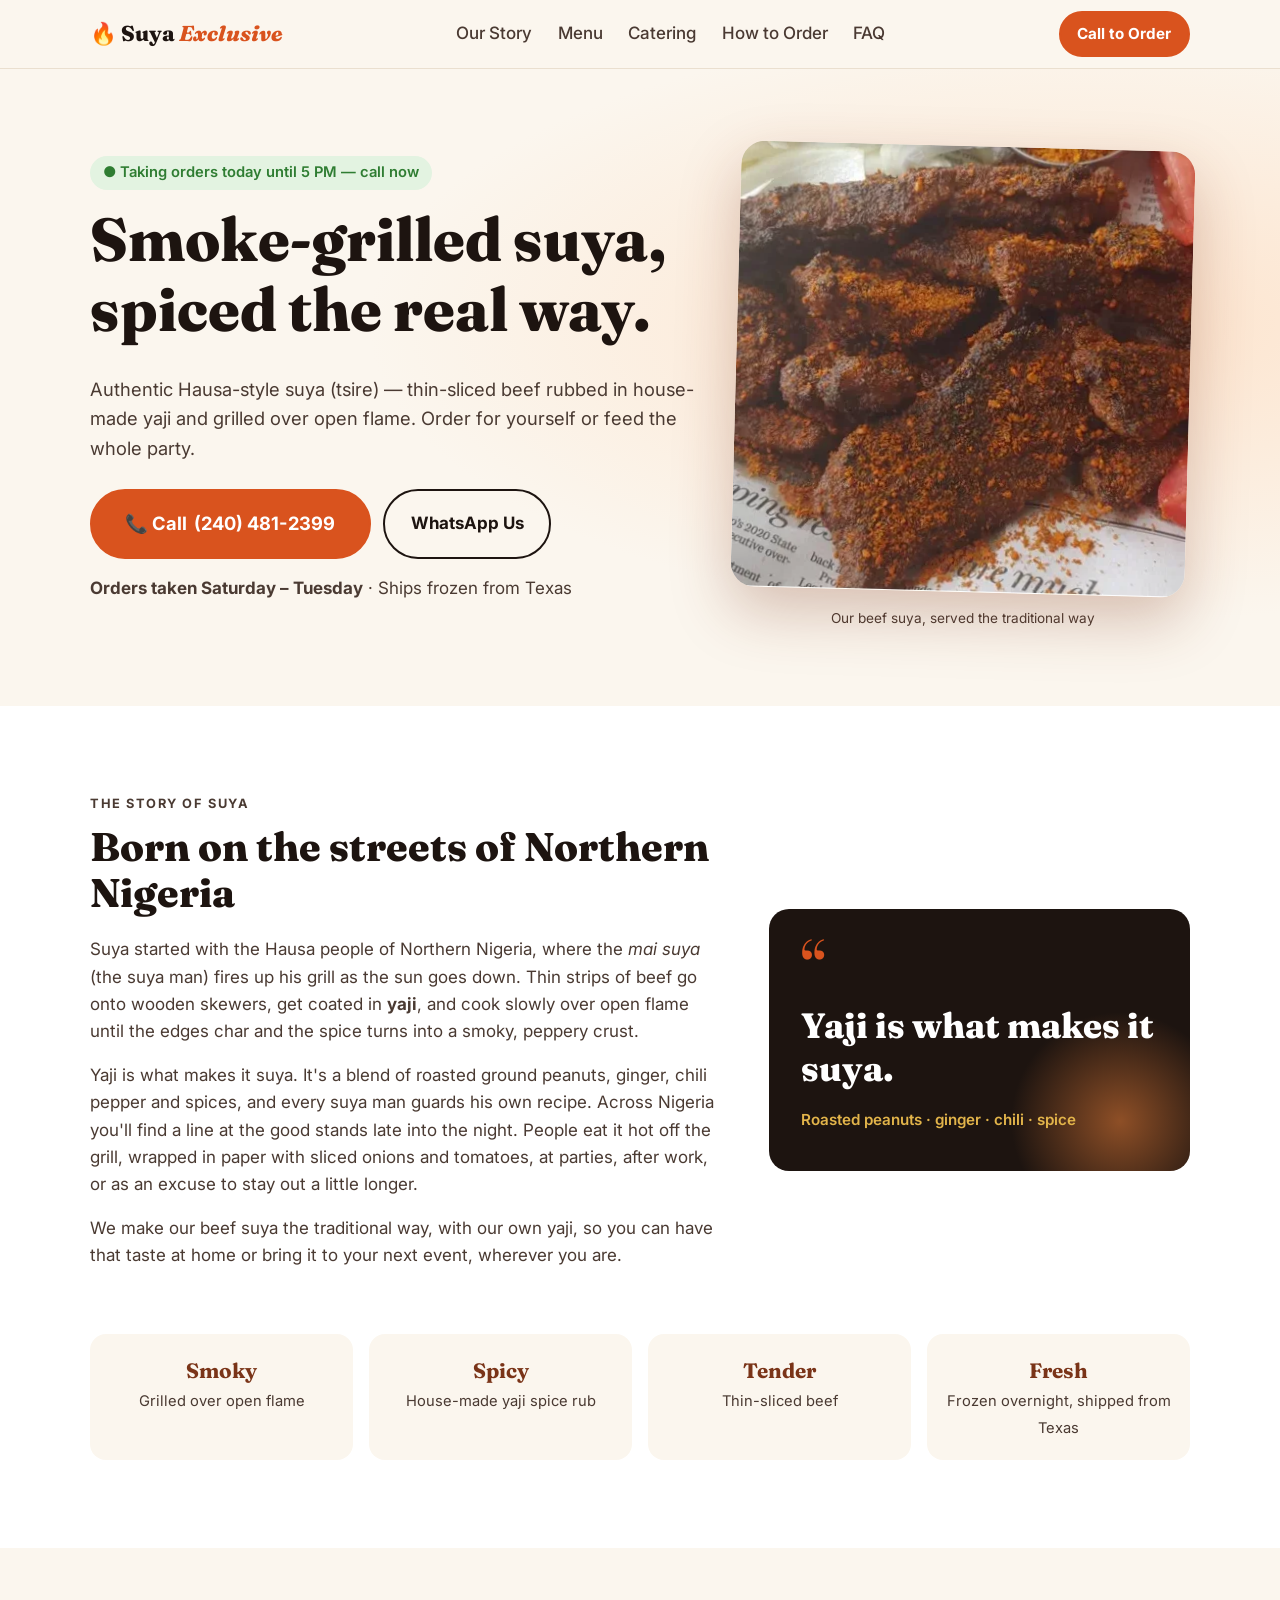
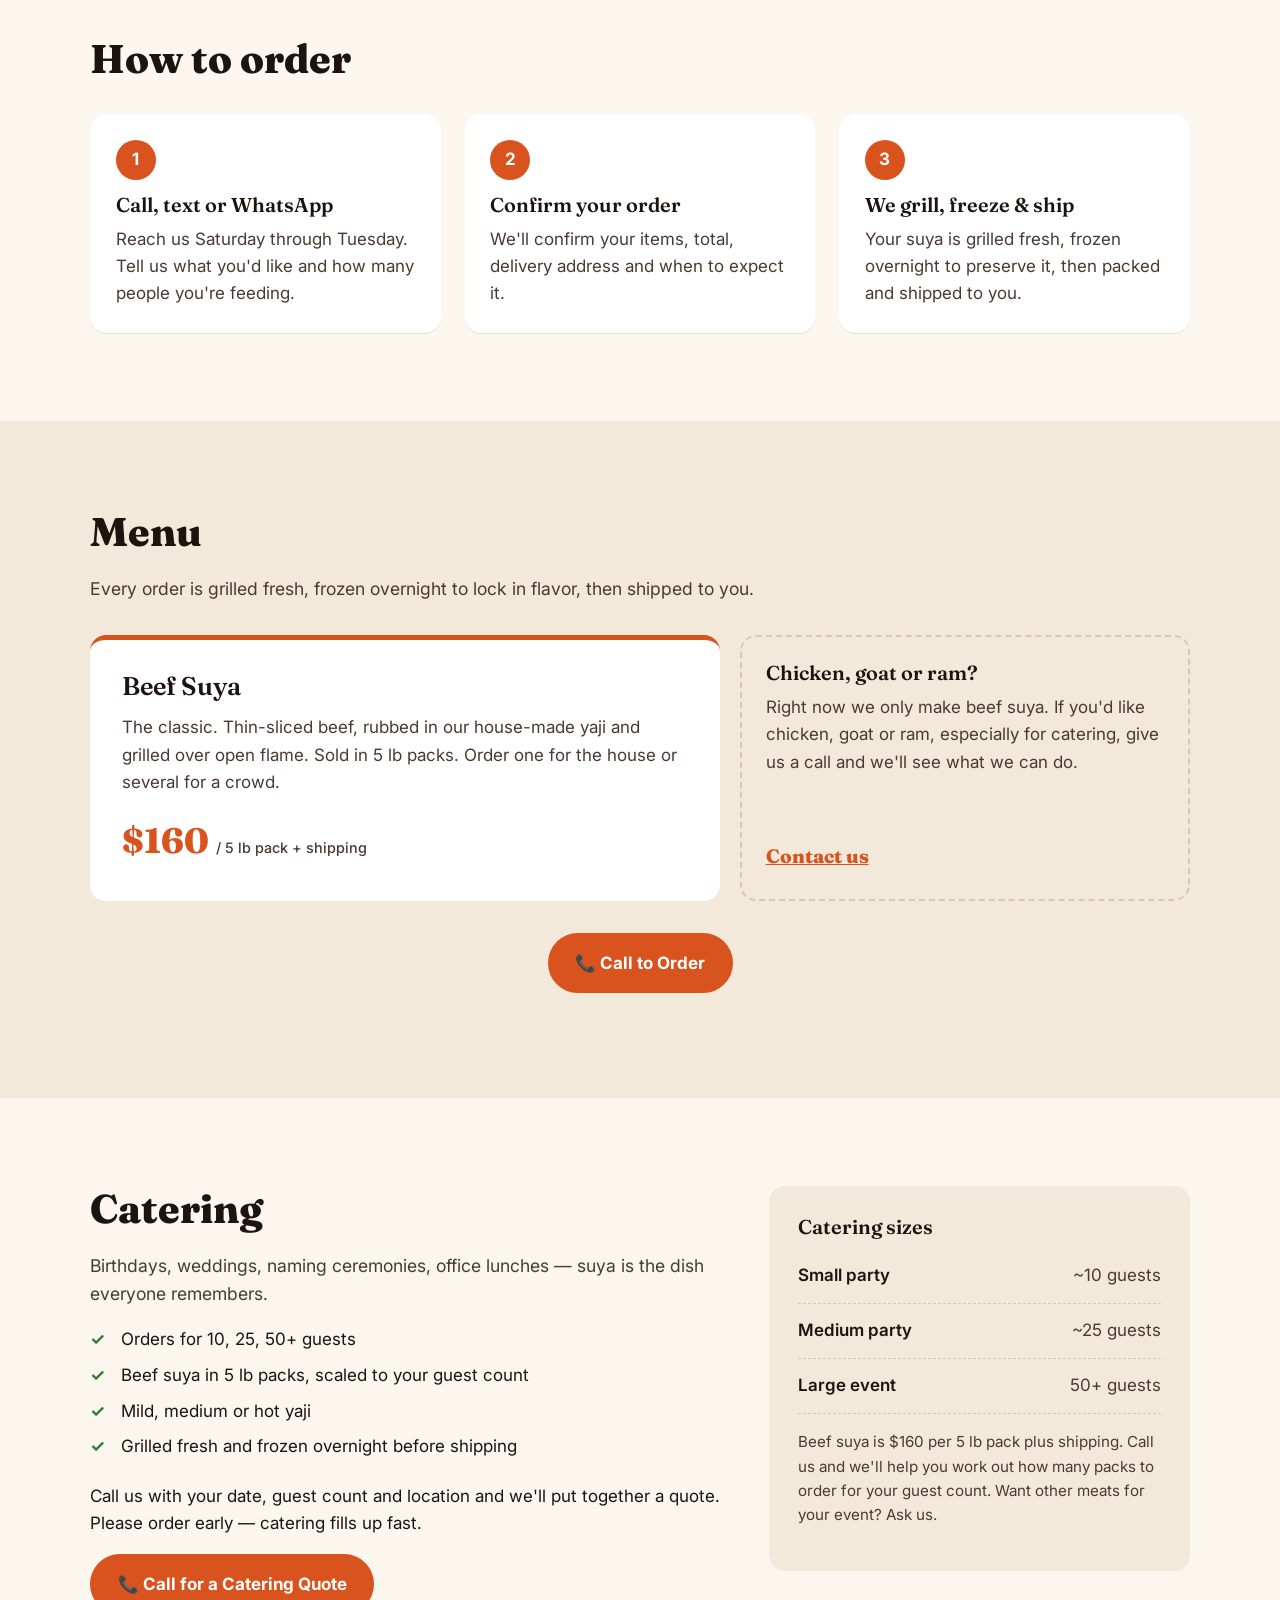
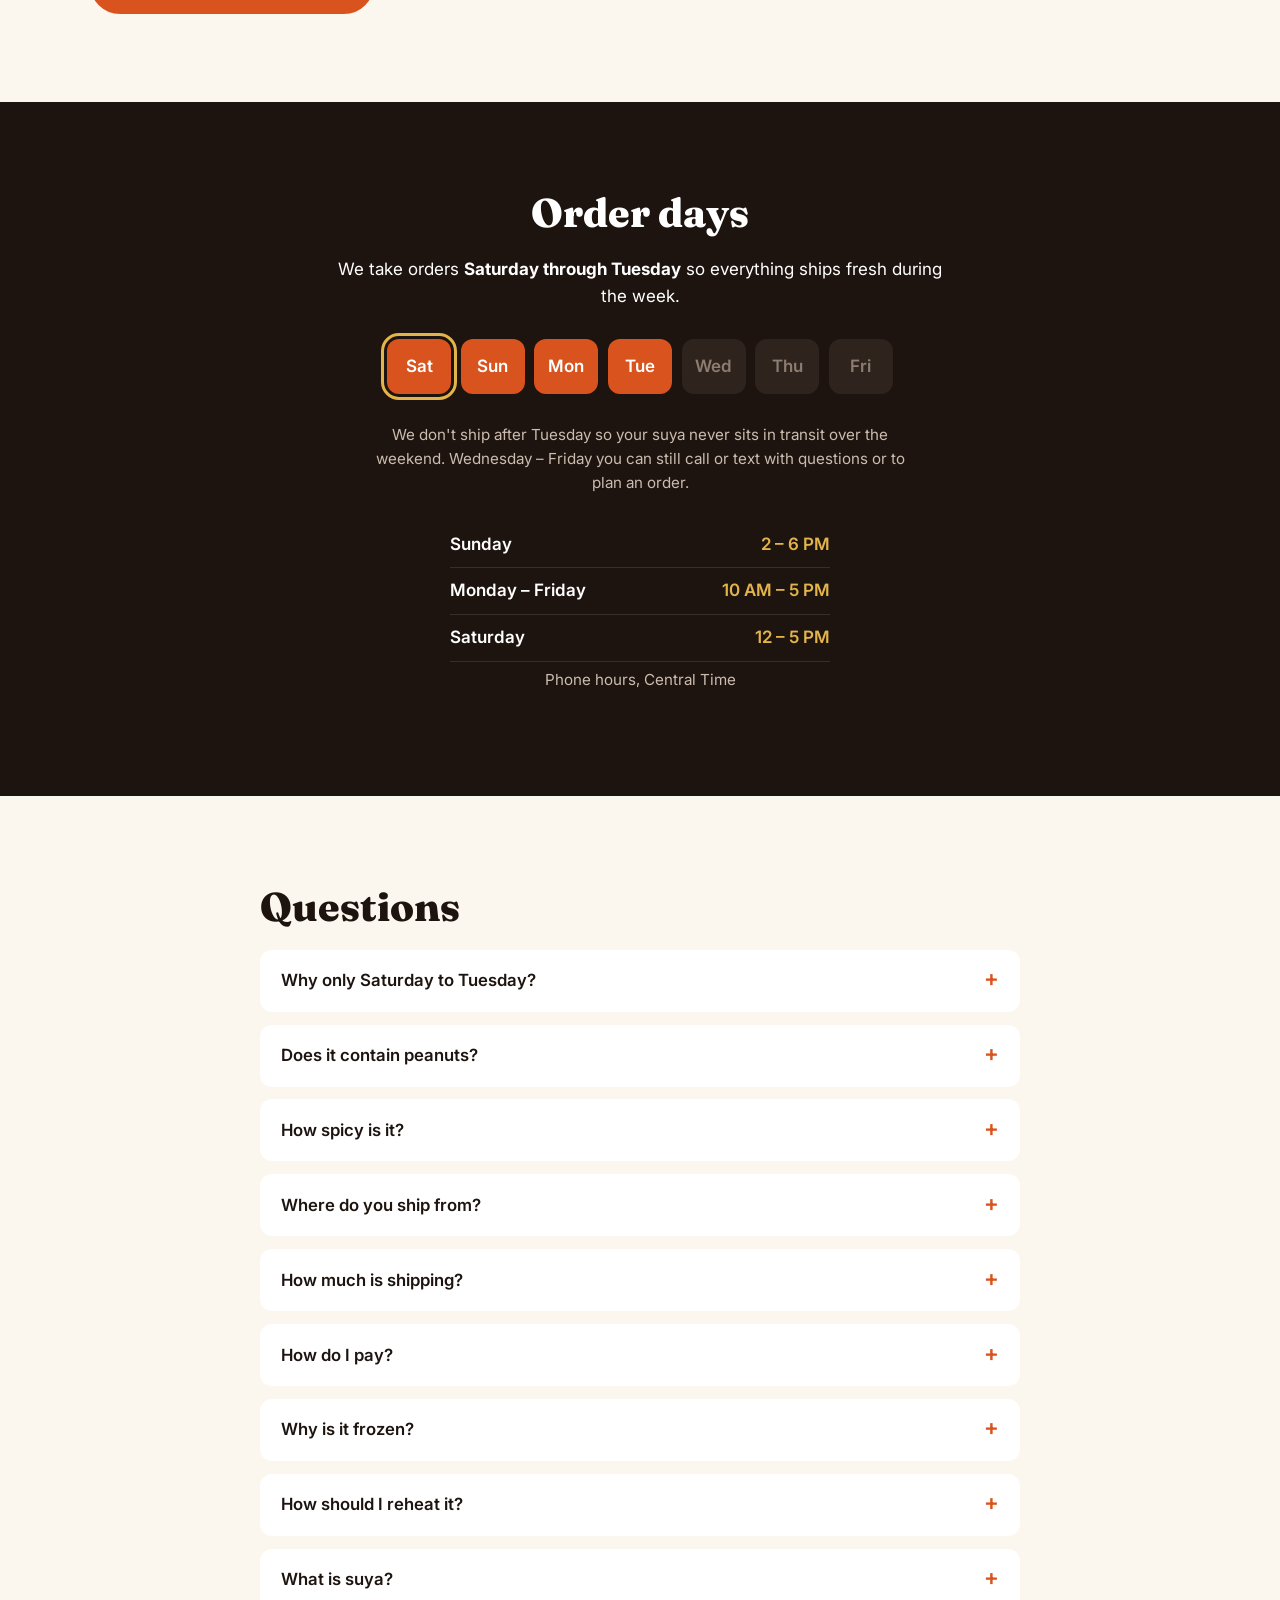
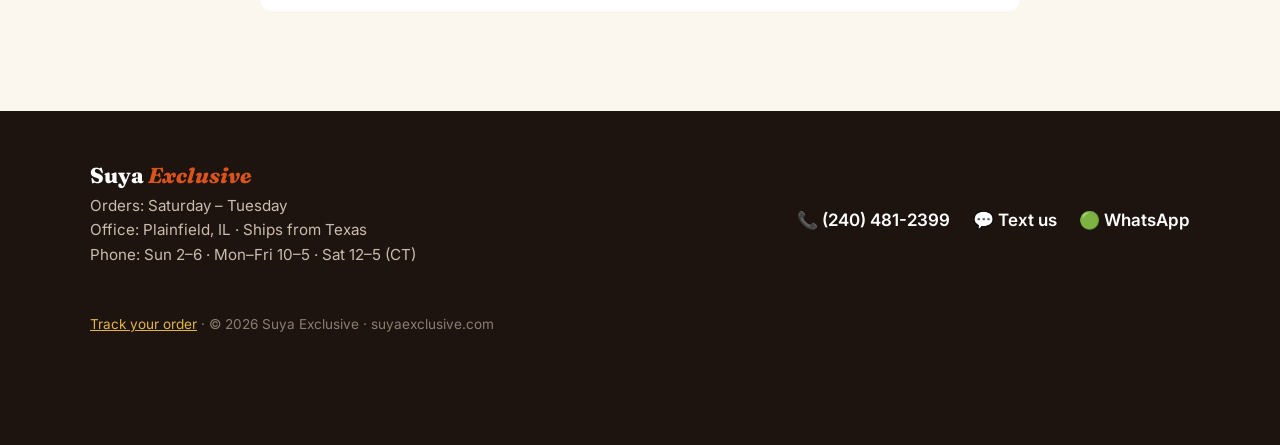
==== index.html @ c3fa593d "Add /track page: branded shipping notification with carrier auto-detect (UPS/USPS/FedEx) and thaw/re" ====
<!DOCTYPE html>
<html lang="en">
<head>
  <meta charset="utf-8">
  <meta name="viewport" content="width=device-width, initial-scale=1">
  <title>Suya Exclusive | Authentic Nigerian Suya — Order by Phone</title>
  <meta name="description" content="Authentic Hausa-style smoke-grilled suya (tsire) — beef suya with house-made yaji, shipped frozen from Texas. Order by phone for yourself or for catering. Orders taken Saturday through Tuesday.">
  <meta name="theme-color" content="#1d1410">
  <link rel="canonical" href="https://www.suyaexclusive.com/">
  <link rel="icon" href="/assets/favicon.svg" type="image/svg+xml">
  <meta property="og:title" content="Suya Exclusive — Authentic Nigerian Suya">
  <meta property="og:description" content="Smoke-grilled, yaji-spiced suya. Call to order — individual trays and catering. Orders Saturday–Tuesday.">
  <meta property="og:url" content="https://www.suyaexclusive.com/">
  <meta property="og:type" content="website">
  <meta property="og:site_name" content="Suya Exclusive">
  <meta property="og:image" content="https://www.suyaexclusive.com/assets/og-image.png">
  <meta property="og:image:width" content="1200">
  <meta property="og:image:height" content="630">
  <meta name="twitter:card" content="summary_large_image">
  <meta name="twitter:image" content="https://www.suyaexclusive.com/assets/og-image.png">
  <meta name="robots" content="index, follow, max-image-preview:large">
  <link rel="alternate" type="text/plain" href="/llms.txt" title="LLM summary">
  <script type="application/ld+json">
{
  "@context": "https://schema.org",
  "@graph": [
    {
      "@type": "FoodEstablishment",
      "@id": "https://www.suyaexclusive.com/#business",
      "name": "Suya Exclusive",
      "url": "https://www.suyaexclusive.com/",
      "description": "Authentic Hausa-style Nigerian beef suya, smoke-grilled with house-made yaji spice, frozen overnight and shipped. Order by phone for individual orders or catering. Orders taken Saturday through Tuesday (no shipping after Tuesday so food never sits in transit over the weekend). Phone hours: Sun 2–6 PM, Mon–Fri 10 AM–5 PM, Sat 12–5 PM Central.",
      "telephone": "+1-240-481-2399",
      "image": [
        "https://www.suyaexclusive.com/assets/img/beef-suya.jpg",
        "https://www.suyaexclusive.com/assets/og-image.png"
      ],
      "servesCuisine": [
        "Nigerian",
        "African",
        "Suya",
        "Barbecue"
      ],
      "priceRange": "$$",
      "address": {
        "@type": "PostalAddress",
        "addressLocality": "Plainfield",
        "addressRegion": "IL",
        "addressCountry": "US"
      },
      "acceptsReservations": false,
      "hasMenu": {
        "@type": "Menu",
        "name": "Suya Exclusive Menu",
        "hasMenuSection": {
          "@type": "MenuSection",
          "name": "Suya",
          "hasMenuItem": {
            "@type": "MenuItem",
            "name": "Beef Suya (5 lb pack)",
            "description": "Thin-sliced beef rubbed in house-made yaji (contains peanuts) and flame-grilled. Frozen overnight and shipped from Texas.",
            "offers": {
              "@type": "Offer",
              "price": "160.00",
              "priceCurrency": "USD",
              "description": "Per 5 lb pack, plus shipping"
            }
          }
        }
      },
      "contactPoint": {
        "@type": "ContactPoint",
        "telephone": "+1-240-481-2399",
        "contactType": "orders",
        "availableLanguage": "English"
      },
      "openingHoursSpecification": [
        {
          "@type": "OpeningHoursSpecification",
          "dayOfWeek": "Sunday",
          "opens": "14:00",
          "closes": "18:00"
        },
        {
          "@type": "OpeningHoursSpecification",
          "dayOfWeek": [
            "Monday",
            "Tuesday",
            "Wednesday",
            "Thursday",
            "Friday"
          ],
          "opens": "10:00",
          "closes": "17:00"
        },
        {
          "@type": "OpeningHoursSpecification",
          "dayOfWeek": "Saturday",
          "opens": "12:00",
          "closes": "17:00"
        }
      ]
    },
    {
      "@type": "Product",
      "name": "Beef Suya — 5 lb pack",
      "brand": {
        "@type": "Brand",
        "name": "Suya Exclusive"
      },
      "description": "Authentic Nigerian beef suya, smoke-grilled with yaji spice (contains peanuts), frozen overnight and shipped from Texas.",
      "image": [
        "https://www.suyaexclusive.com/assets/img/beef-suya.jpg",
        "https://www.suyaexclusive.com/assets/og-image.png"
      ],
      "offers": {
        "@type": "Offer",
        "price": "160.00",
        "priceCurrency": "USD",
        "availability": "https://schema.org/InStock",
        "url": "https://www.suyaexclusive.com/#menu",
        "seller": {
          "@id": "https://www.suyaexclusive.com/#business"
        }
      }
    },
    {
      "@type": "FAQPage",
      "mainEntity": [
        {
          "@type": "Question",
          "name": "Why only Saturday to Tuesday?",
          "acceptedAnswer": {
            "@type": "Answer",
            "text": "Taking orders early in the week gives us time to grill, freeze overnight and ship during the week, so your suya doesn't sit in transit over the weekend."
          }
        },
        {
          "@type": "Question",
          "name": "Does it contain peanuts?",
          "acceptedAnswer": {
            "@type": "Answer",
            "text": "Yes. Traditional yaji spice is made with ground peanuts. If you or a guest has a peanut allergy, please tell us when you order."
          }
        },
        {
          "@type": "Question",
          "name": "How spicy is it?",
          "acceptedAnswer": {
            "@type": "Answer",
            "text": "Traditional suya has a peppery kick. Tell us mild, medium or hot when you order and we'll adjust the yaji."
          }
        },
        {
          "@type": "Question",
          "name": "Where do you ship from?",
          "acceptedAnswer": {
            "@type": "Answer",
            "text": "Our office is in Plainfield, Illinois, and orders ship frozen from our kitchen in Texas."
          }
        },
        {
          "@type": "Question",
          "name": "How much is shipping?",
          "acceptedAnswer": {
            "@type": "Answer",
            "text": "Shipping depends on where you are and how many packs you order. We'll give you the exact total when we confirm your order by phone."
          }
        },
        {
          "@type": "Question",
          "name": "How do I pay?",
          "acceptedAnswer": {
            "@type": "Answer",
            "text": "We'll go over payment options when we confirm your order by phone."
          }
        },
        {
          "@type": "Question",
          "name": "Why is it frozen?",
          "acceptedAnswer": {
            "@type": "Answer",
            "text": "We grill your suya fresh, then freeze it overnight so it stays fresh in transit. Put it in the freezer when it arrives, or the fridge if you're eating it within a day or two."
          }
        },
        {
          "@type": "Question",
          "name": "How should I reheat it?",
          "acceptedAnswer": {
            "@type": "Answer",
            "text": "Thaw in the fridge overnight, then warm in the oven at 350°F for 8–10 minutes or in an air fryer for 4–5 minutes. Avoid the microwave if you can — it softens the crust."
          }
        },
        {
          "@type": "Question",
          "name": "What is suya?",
          "acceptedAnswer": {
            "@type": "Answer",
            "text": "Suya (also called tsire) is a traditional Hausa smoke-grilled spiced meat on a skewer from Northern Nigeria, coated in yaji — a blend of ground peanuts, ginger, chili and spices."
          }
        }
      ]
    },
    {
      "@type": "WebSite",
      "name": "Suya Exclusive",
      "url": "https://www.suyaexclusive.com/"
    }
  ]
}
  </script>
  <link rel="preconnect" href="https://fonts.googleapis.com">
  <link rel="preconnect" href="https://fonts.gstatic.com" crossorigin>
  <link href="https://fonts.googleapis.com/css2?family=Fraunces:opsz,wght@9..144,600;9..144,800&family=Inter:wght@400;500;600;700&display=swap" rel="stylesheet">
  <link rel="stylesheet" href="/assets/styles.css">
</head>
<body>

  <header class="topbar">
    <div class="wrap topbar-inner">
      <a href="#top" class="logo" aria-label="Suya Exclusive home">
        <span class="logo-mark" aria-hidden="true">🔥</span> Suya <em>Exclusive</em>
      </a>
      <nav class="nav" aria-label="Main">
        <a href="#story">Our Story</a>
        <a href="#menu">Menu</a>
        <a href="#catering">Catering</a>
        <a href="#how">How to Order</a>
        <a href="#faq">FAQ</a>
      </nav>
      <a class="btn btn-small js-call" href="tel:+12404812399">Call to Order</a>
    </div>
  </header>

  <main id="top">

    <!-- HERO -->
    <section class="hero">
      <div class="wrap hero-inner">
        <div class="hero-copy">
          <p class="status js-status" role="status">Checking order days…</p>
          <h1>Smoke-grilled suya,<br>spiced the real way.</h1>
          <p class="lede">Authentic Hausa-style suya (tsire) — thin-sliced beef rubbed in house-made yaji and grilled over open flame. Order for yourself or feed the whole party.</p>
          <div class="hero-actions">
            <a class="btn btn-big js-call" href="tel:+12404812399">📞 Call <span class="js-phone">(240) 481-2399</span></a>
            <a class="btn btn-ghost" href="https://wa.me/12404812399?text=Hi%20Suya%20Exclusive%2C%20I%27d%20like%20to%20order%20beef%20suya." target="_blank" rel="noopener">WhatsApp Us</a>
          </div>
          <p class="days-note"><strong>Orders taken Saturday – Tuesday</strong> · Ships frozen from Texas</p>
        </div>
        <figure class="hero-photo">
          <picture>
            <source srcset="/assets/img/beef-suya.webp" type="image/webp">
            <img src="/assets/img/beef-suya.jpg" width="507" height="446" alt="Plate of Suya Exclusive beef suya coated in yaji spice, served with sliced onions and tomatoes" fetchpriority="high">
          </picture>
          <figcaption>Our beef suya, served the traditional way</figcaption>
        </figure>
      </div>
    </section>


    <!-- STORY -->
    <section id="story" class="section story">
      <div class="wrap story-inner">
        <div class="story-copy">
          <p class="eyebrow">The story of suya</p>
          <h2>Born on the streets of Northern Nigeria</h2>
          <p>Suya started with the Hausa people of Northern Nigeria, where the <em>mai suya</em> (the suya man) fires up his grill as the sun goes down. Thin strips of beef go onto wooden skewers, get coated in <strong>yaji</strong>, and cook slowly over open flame until the edges char and the spice turns into a smoky, peppery crust.</p>
          <p>Yaji is what makes it suya. It's a blend of roasted ground peanuts, ginger, chili pepper and spices, and every suya man guards his own recipe. Across Nigeria you'll find a line at the good stands late into the night. People eat it hot off the grill, wrapped in paper with sliced onions and tomatoes, at parties, after work, or as an excuse to stay out a little longer.</p>
          <p>We make our beef suya the traditional way, with our own yaji, so you can have that taste at home or bring it to your next event, wherever you are.</p>
        </div>
        <figure class="story-photo">
          <blockquote class="pull">
            <span class="pull-mark" aria-hidden="true">“</span>
            <p>Yaji is what makes it suya.</p>
            <cite>Roasted peanuts · ginger · chili · spice</cite>
          </blockquote>
        </figure>
      </div>
      <div class="wrap">
        <ul class="facts">
          <li><strong>Smoky</strong><span>Grilled over open flame</span></li>
          <li><strong>Spicy</strong><span>House-made yaji spice rub</span></li>
          <li><strong>Tender</strong><span>Thin-sliced beef</span></li>
          <li><strong>Fresh</strong><span>Frozen overnight, shipped from Texas</span></li>
        </ul>
      </div>
    </section>

    <!-- HOW IT WORKS -->
    <section id="how" class="section">
      <div class="wrap">
        <h2>How to order</h2>
        <ol class="steps">
          <li>
            <span class="step-num">1</span>
            <h3>Call, text or WhatsApp</h3>
            <p>Reach us Saturday through Tuesday. Tell us what you'd like and how many people you're feeding.</p>
          </li>
          <li>
            <span class="step-num">2</span>
            <h3>Confirm your order</h3>
            <p>We'll confirm your items, total, delivery address and when to expect it.</p>
          </li>
          <li>
            <span class="step-num">3</span>
            <h3>We grill, freeze &amp; ship</h3>
            <p>Your suya is grilled fresh, frozen overnight to preserve it, then packed and shipped to you.</p>
          </li>
        </ol>
      </div>
    </section>

    <!-- MENU -->
    <section id="menu" class="section section-alt">
      <div class="wrap">
        <h2>Menu</h2>
        <p class="section-lede">Every order is grilled fresh, frozen overnight to lock in flavor, then shipped to you.</p>
        <div class="menu-grid menu-grid-2">
          <article class="menu-card menu-card-feature">
            <h3>Beef Suya</h3>
            <p>The classic. Thin-sliced beef, rubbed in our house-made yaji and grilled over open flame. Sold in 5 lb packs. Order one for the house or several for a crowd.</p>
            <p class="price">$160 <span>/ 5 lb pack + shipping</span></p>
          </article>
          <article class="menu-card menu-card-soon">
            <h3>Chicken, goat or ram?</h3>
            <p>Right now we only make beef suya. If you'd like chicken, goat or ram, especially for catering, give us a call and we'll see what we can do.</p>
            <p class="price"><a class="js-call" href="tel:+12404812399">Contact us</a></p>
          </article>
        </div>
        <p class="center"><a class="btn js-call" href="tel:+12404812399">📞 Call to Order</a></p>
      </div>
    </section>

    <!-- CATERING -->
    <section id="catering" class="section">
      <div class="wrap catering">
        <div>
          <h2>Catering</h2>
          <p class="section-lede">Birthdays, weddings, naming ceremonies, office lunches — suya is the dish everyone remembers.</p>
          <ul class="checks">
            <li>Orders for 10, 25, 50+ guests</li>
            <li>Beef suya in 5 lb packs, scaled to your guest count</li>
            <li>Mild, medium or hot yaji</li>
            <li>Grilled fresh and frozen overnight before shipping</li>
          </ul>
          <p>Call us with your date, guest count and location and we'll put together a quote. Please order early — catering fills up fast.</p>
          <a class="btn js-call" href="tel:+12404812399">📞 Call for a Catering Quote</a>
        </div>
        <div class="catering-box">
          <h3>Catering sizes</h3>
          <dl class="tiers">
            <div><dt>Small party</dt><dd>~10 guests</dd></div>
            <div><dt>Medium party</dt><dd>~25 guests</dd></div>
            <div><dt>Large event</dt><dd>50+ guests</dd></div>
          </dl>
          <p class="muted">Beef suya is $160 per 5 lb pack plus shipping. Call us and we'll help you work out how many packs to order for your guest count. Want other meats for your event? Ask us.</p>
        </div>
      </div>
    </section>

    <!-- ORDER DAYS -->
    <section class="section section-dark">
      <div class="wrap days">
        <h2>Order days</h2>
        <p>We take orders <strong>Saturday through Tuesday</strong> so everything ships fresh during the week.</p>
        <ul class="week" aria-label="Order days">
          <li class="on" data-day="6">Sat</li>
          <li class="on" data-day="0">Sun</li>
          <li class="on" data-day="1">Mon</li>
          <li class="on" data-day="2">Tue</li>
          <li data-day="3">Wed</li>
          <li data-day="4">Thu</li>
          <li data-day="5">Fri</li>
        </ul>
        <p class="muted-light">We don't ship after Tuesday so your suya never sits in transit over the weekend. Wednesday – Friday you can still call or text with questions or to plan an order.</p>
        <dl class="hours">
          <div><dt>Sunday</dt><dd>2 – 6 PM</dd></div>
          <div><dt>Monday – Friday</dt><dd>10 AM – 5 PM</dd></div>
          <div><dt>Saturday</dt><dd>12 – 5 PM</dd></div>
        </dl>
        <p class="muted-light">Phone hours, Central Time</p>
      </div>
    </section>

    <!-- FAQ -->
    <section id="faq" class="section">
      <div class="wrap narrow">
        <h2>Questions</h2>
        <details>
          <summary>Why only Saturday to Tuesday?</summary>
          <p>Taking orders early in the week gives us time to grill, freeze overnight and ship during the week, so your suya doesn't sit in transit over the weekend.</p>
        </details>
        <details>
          <summary>Does it contain peanuts?</summary>
          <p><strong>Yes.</strong> Traditional yaji spice is made with ground peanuts. If you or a guest has a peanut allergy, please tell us when you order.</p>
        </details>
        <details>
          <summary>How spicy is it?</summary>
          <p>Traditional suya has a peppery kick. Tell us mild, medium or hot when you order and we'll adjust the yaji.</p>
        </details>
        <details>
          <summary>Where do you ship from?</summary>
          <p>Our office is in Plainfield, Illinois, and orders ship frozen from our kitchen in Texas.</p>
        </details>
        <details>
          <summary>How much is shipping?</summary>
          <p>Shipping depends on where you are and how many packs you order. We'll give you the exact total when we confirm your order by phone.</p>
        </details>
        <details>
          <summary>How do I pay?</summary>
          <p>We'll go over payment options when we confirm your order by phone.</p>
        </details>
        <details>
          <summary>Why is it frozen?</summary>
          <p>We grill your suya fresh, then freeze it overnight so it stays fresh in transit. Put it in the freezer when it arrives, or the fridge if you're eating it within a day or two.</p>
        </details>
        <details>
          <summary>How should I reheat it?</summary>
          <p>Thaw in the fridge overnight, then warm in the oven at 350°F for 8–10 minutes or in an air fryer for 4–5 minutes. Avoid the microwave if you can — it softens the crust.</p>
        </details>
        <details>
          <summary>What is suya?</summary>
          <p>Suya (also called tsire) is a traditional Hausa smoke-grilled spiced meat on a skewer from Northern Nigeria, coated in yaji — a blend of ground peanuts, ginger, chili and spices.</p>
        </details>
      </div>
    </section>

  </main>

  <footer class="footer">
    <div class="wrap footer-inner">
      <div>
        <p class="logo">Suya <em>Exclusive</em></p>
        <p class="muted-light">Orders: Saturday – Tuesday<br>Office: Plainfield, IL · Ships from Texas<br>Phone: Sun 2–6 · Mon–Fri 10–5 · Sat 12–5 (CT)</p>
      </div>
      <div class="footer-contact">
        <a class="js-call" href="tel:+12404812399">📞 <span class="js-phone">(240) 481-2399</span></a>
        <a class="js-text" href="sms:+12404812399">💬 Text us</a>
        <a href="https://wa.me/12404812399?text=Hi%20Suya%20Exclusive%2C%20I%27d%20like%20to%20order%20beef%20suya." target="_blank" rel="noopener">🟢 WhatsApp</a>
      </div>
    </div>
    <p class="wrap copyright"><a href="/track" style="color:#e2b44a">Track your order</a> · © <span class="js-year">2026</span> Suya Exclusive · suyaexclusive.com</p>
  </footer>

  <!-- Sticky call bar for phones -->
  <a class="callbar js-call" href="tel:+12404812399">📞 Call to Order</a>

  <script src="/assets/main.js" defer></script>
</body>
</html>
---- assets/styles.css ----
:root {
  --ink: #1d1410;
  --ink-2: #4a3a32;
  --cream: #fbf6ee;
  --sand: #f3e9da;
  --ember: #d9531e;
  --ember-dark: #b23f12;
  --pepper: #7a3418;
  --gold: #e2b44a;
  --green: #2f7d32;
  --radius: 16px;
  --display: "Fraunces", Georgia, serif;
  --body: "Inter", system-ui, -apple-system, sans-serif;
}

* { box-sizing: border-box; }
html { scroll-behavior: smooth; scroll-padding-top: 80px; }
body { margin: 0; font-family: var(--body); color: var(--ink); background: var(--cream); line-height: 1.6; font-size: 17px; }
img, svg { max-width: 100%; display: block; }
a { color: inherit; }
h1, h2, h3 { font-family: var(--display); line-height: 1.15; margin: 0 0 .5em; }
h1 { font-size: clamp(2.3rem, 6vw, 3.8rem); font-weight: 800; }
h2 { font-size: clamp(1.8rem, 4vw, 2.5rem); font-weight: 800; }
h3 { font-size: 1.25rem; font-weight: 600; }
p { margin: 0 0 1em; }

.wrap { width: min(1100px, 100% - 40px); margin-inline: auto; }
.narrow { max-width: 760px; }
.center { text-align: center; margin-top: 2rem; }
.muted { color: var(--ink-2); font-size: .95rem; }
.muted-light { color: #cbbcae; font-size: .95rem; }

/* Buttons */
.btn {
  display: inline-flex; align-items: center; justify-content: center; gap: .4em;
  background: var(--ember); color: #fff; text-decoration: none; font-weight: 700;
  padding: .85em 1.5em; border-radius: 999px; border: 2px solid var(--ember);
  transition: background .15s, transform .15s;
}
.btn:hover { background: var(--ember-dark); border-color: var(--ember-dark); transform: translateY(-1px); }
.btn:focus-visible, a:focus-visible, summary:focus-visible { outline: 3px solid var(--gold); outline-offset: 3px; }
.btn-big { font-size: 1.15rem; padding: 1em 1.8em; }
.btn-small { padding: .55em 1.1em; font-size: .95rem; }
.btn-ghost { background: transparent; color: var(--ink); border-color: var(--ink); }
.btn-ghost:hover { background: var(--ink); color: #fff; border-color: var(--ink); }

/* Top bar */
.topbar { position: sticky; top: 0; z-index: 20; background: rgba(251,246,238,.94); backdrop-filter: blur(8px); border-bottom: 1px solid #eadfcf; }
.topbar-inner { display: flex; align-items: center; justify-content: space-between; gap: 1rem; min-height: 68px; }
.logo { font-family: var(--display); font-weight: 800; font-size: 1.35rem; text-decoration: none; margin: 0; }
.logo em { color: var(--ember); font-style: italic; }
.nav { display: flex; gap: 1.6rem; }
.nav a { text-decoration: none; font-weight: 500; color: var(--ink-2); }
.nav a:hover { color: var(--ember); }

/* Hero */
.hero { padding: clamp(2.5rem, 6vw, 5rem) 0; background: radial-gradient(1200px 500px at 85% 40%, #fde3cc 0%, transparent 60%); }
.hero-inner { display: grid; grid-template-columns: 1.15fr .85fr; align-items: center; gap: 2rem; }
.lede { font-size: 1.15rem; color: var(--ink-2); max-width: 36em; }
.hero-actions { display: flex; flex-wrap: wrap; gap: .8rem; margin: 1.6rem 0 1rem; }
.days-note { color: var(--ink-2); }
.status { display: inline-block; font-weight: 600; font-size: .92rem; padding: .35em .9em; border-radius: 999px; background: var(--sand); }
.status.is-open { background: #e3f3e1; color: var(--green); }
.status.is-closed { background: #fbe7dc; color: var(--ember-dark); }
.hero-photo { margin: 0; position: relative; }
.hero-photo img { width: 100%; max-width: 480px; margin-inline: auto; aspect-ratio: 507/446; object-fit: cover; border-radius: 24px; box-shadow: 0 24px 60px rgba(122,52,24,.28); transform: rotate(1.5deg); }
.hero-photo figcaption { text-align: center; font-size: .85rem; color: var(--ink-2); margin-top: 1rem; }
.pull { margin: 0; background: var(--ink); color: #fff; border-radius: 20px; padding: 2.4rem 2rem; position: relative; overflow: hidden; }
.pull::after { content: ""; position: absolute; inset: auto -40px -60px auto; width: 220px; height: 220px; border-radius: 50%; background: radial-gradient(circle, #ff8a3d 0%, transparent 70%); opacity: .5; }
.pull-mark { font-family: var(--display); font-size: 5rem; line-height: .6; color: var(--ember); display: block; }
.pull p { font-family: var(--display); font-size: clamp(1.6rem, 3vw, 2.2rem); font-weight: 800; line-height: 1.2; margin: .6rem 0 1rem; color: #fff !important; position: relative; z-index: 1; }
.pull cite { font-style: normal; color: #e2b44a; font-weight: 600; font-size: .95rem; position: relative; z-index: 1; }
.skewers { width: 100%; max-width: 420px; margin-inline: auto; }

/* Sections */
.section { padding: clamp(3rem, 7vw, 5.5rem) 0; }
.section-alt { background: var(--sand); }
.section-dark { background: var(--ink); color: #fff; }
.section-lede { font-size: 1.1rem; color: var(--ink-2); max-width: 40em; }

/* Story */
.story { background: #fff; }
.story-inner { display: grid; grid-template-columns: 1.2fr .8fr; gap: 3rem; align-items: center; }
.story-copy p { color: var(--ink-2); }
.eyebrow { text-transform: uppercase; letter-spacing: .12em; font-size: .8rem; font-weight: 700; color: var(--ember); margin-bottom: .6rem; }
.story-photo { margin: 0; }
.story-photo img, .photo-placeholder { width: 100%; aspect-ratio: 4/5; object-fit: cover; border-radius: 20px; }
.photo-placeholder { display: grid; place-items: center; font-size: 4rem; background: radial-gradient(circle at 50% 60%, #ff8a3d 0%, #b23f12 45%, #1d1410 100%); }
.facts { list-style: none; padding: 0; margin: 3rem 0 0; display: grid; grid-template-columns: repeat(4, 1fr); gap: 1rem; }
.facts li { background: var(--cream); border-radius: var(--radius); padding: 1.2rem; text-align: center; }
.facts strong { display: block; font-family: var(--display); font-size: 1.3rem; color: var(--pepper); }
.facts span { font-size: .92rem; color: var(--ink-2); }

/* Steps */
.steps { list-style: none; padding: 0; margin: 2rem 0 0; display: grid; grid-template-columns: repeat(3, 1fr); gap: 1.5rem; }
.steps li { background: #fff; border-radius: var(--radius); padding: 1.6rem; box-shadow: 0 1px 0 #eadfcf; }
.steps p { color: var(--ink-2); margin: 0; }
.step-num { display: inline-grid; place-items: center; width: 40px; height: 40px; border-radius: 50%; background: var(--ember); color: #fff; font-weight: 700; margin-bottom: .8rem; }

/* Menu */
.menu-grid { display: grid; grid-template-columns: repeat(3, 1fr); gap: 1.2rem; margin-top: 2rem; }
.menu-card { background: #fff; border-radius: var(--radius); padding: 1.5rem; display: flex; flex-direction: column; border-top: 5px solid var(--pepper); }
.menu-card p { color: var(--ink-2); }
.menu-card .price { margin: auto 0 0; font-family: var(--display); font-size: 1.6rem; font-weight: 800; color: var(--ember); }
.price span { font-family: var(--body); font-size: .9rem; font-weight: 500; color: var(--ink-2); }

.menu-grid-2 { grid-template-columns: 1.4fr 1fr; }
.menu-card-feature { border-top-color: var(--ember); padding: 2rem; }
.menu-card-feature h3 { font-size: 1.6rem; }
.menu-card-feature .price { font-size: 2.2rem; }
.menu-card-soon { background: transparent; border: 2px dashed #d8c7b1; border-top: 2px dashed #d8c7b1; }
.menu-card-soon .price a { font-size: 1.2rem; color: var(--ember); }

/* Catering */
.catering { display: grid; grid-template-columns: 1.2fr .8fr; gap: 3rem; align-items: start; }
.checks { list-style: none; padding: 0; margin: 0 0 1.4rem; }
.checks li { padding-left: 1.8em; position: relative; margin-bottom: .5em; }
.checks li::before { content: "✓"; position: absolute; left: 0; color: var(--green); font-weight: 700; }
.catering-box { background: var(--sand); border-radius: var(--radius); padding: 1.8rem; }
.tiers { margin: 0 0 1rem; }
.tiers div { display: flex; justify-content: space-between; padding: .8em 0; border-bottom: 1px dashed #d8c7b1; }
.tiers dt { font-weight: 600; }
.tiers dd { margin: 0; color: var(--ink-2); }

/* Order days */
.days { text-align: center; }
.days p { max-width: 36em; margin-inline: auto; }
.week { list-style: none; padding: 0; margin: 1.8rem auto; display: flex; justify-content: center; gap: .6rem; flex-wrap: wrap; }
.week li { width: 64px; padding: .8em 0; border-radius: 12px; background: #2e231d; color: #8d7d70; font-weight: 600; }
.week li.on { background: var(--ember); color: #fff; }
.week li.today { outline: 3px solid var(--gold); outline-offset: 3px; }

.hours { max-width: 380px; margin: 1.6rem auto .4rem; text-align: left; }
.hours div { display: flex; justify-content: space-between; padding: .55em 0; border-bottom: 1px solid #3a2d26; }
.hours dt { font-weight: 600; }
.hours dd { margin: 0; color: #e2b44a; font-weight: 600; }

/* FAQ */
details { background: #fff; border-radius: 12px; padding: 1.1rem 1.3rem; margin-bottom: .8rem; }
summary { cursor: pointer; font-weight: 600; font-size: 1.05rem; list-style: none; display: flex; justify-content: space-between; gap: 1rem; }
summary::-webkit-details-marker { display: none; }
summary::after { content: "+"; color: var(--ember); font-size: 1.4rem; line-height: 1; }
details[open] summary::after { content: "–"; }
details p { margin: .8rem 0 0; color: var(--ink-2); }

/* Footer */
.footer { background: var(--ink); color: #fff; padding: 3rem 0 6rem; }
.footer-inner { display: flex; justify-content: space-between; flex-wrap: wrap; gap: 1.5rem; align-items: center; }
.footer-contact { display: flex; gap: 1.4rem; flex-wrap: wrap; }
.footer-contact a { text-decoration: none; font-weight: 600; }
.footer-contact a:hover { color: var(--gold); }
.copyright { color: #8d7d70; font-size: .85rem; margin-top: 2rem; }

/* Sticky call bar (phones only) */
.callbar { display: none; }

@media (max-width: 860px) {
  .nav { display: none; }
  .hero-inner, .catering, .story-inner { grid-template-columns: 1fr; }
  .facts { grid-template-columns: 1fr 1fr; }
  .story-photo { max-width: 420px; }
  .hero-art { order: -1; }
  .skewers { max-width: 260px; }
  .hero-photo img { max-width: 340px; transform: none; }
  .steps, .menu-grid { grid-template-columns: 1fr; }
  .callbar {
    display: block; position: fixed; left: 12px; right: 12px; bottom: 12px; z-index: 30;
    background: var(--ember); color: #fff; text-align: center; text-decoration: none;
    font-weight: 700; font-size: 1.1rem; padding: 1em; border-radius: 999px;
    box-shadow: 0 8px 24px rgba(0,0,0,.25);
  }
  .topbar .btn-small { display: none; }
}
@media (min-width: 561px) and (max-width: 860px) {
  .menu-grid { grid-template-columns: 1fr 1fr; }
}
@media (prefers-reduced-motion: reduce) { html { scroll-behavior: auto; } .btn { transition: none; } }
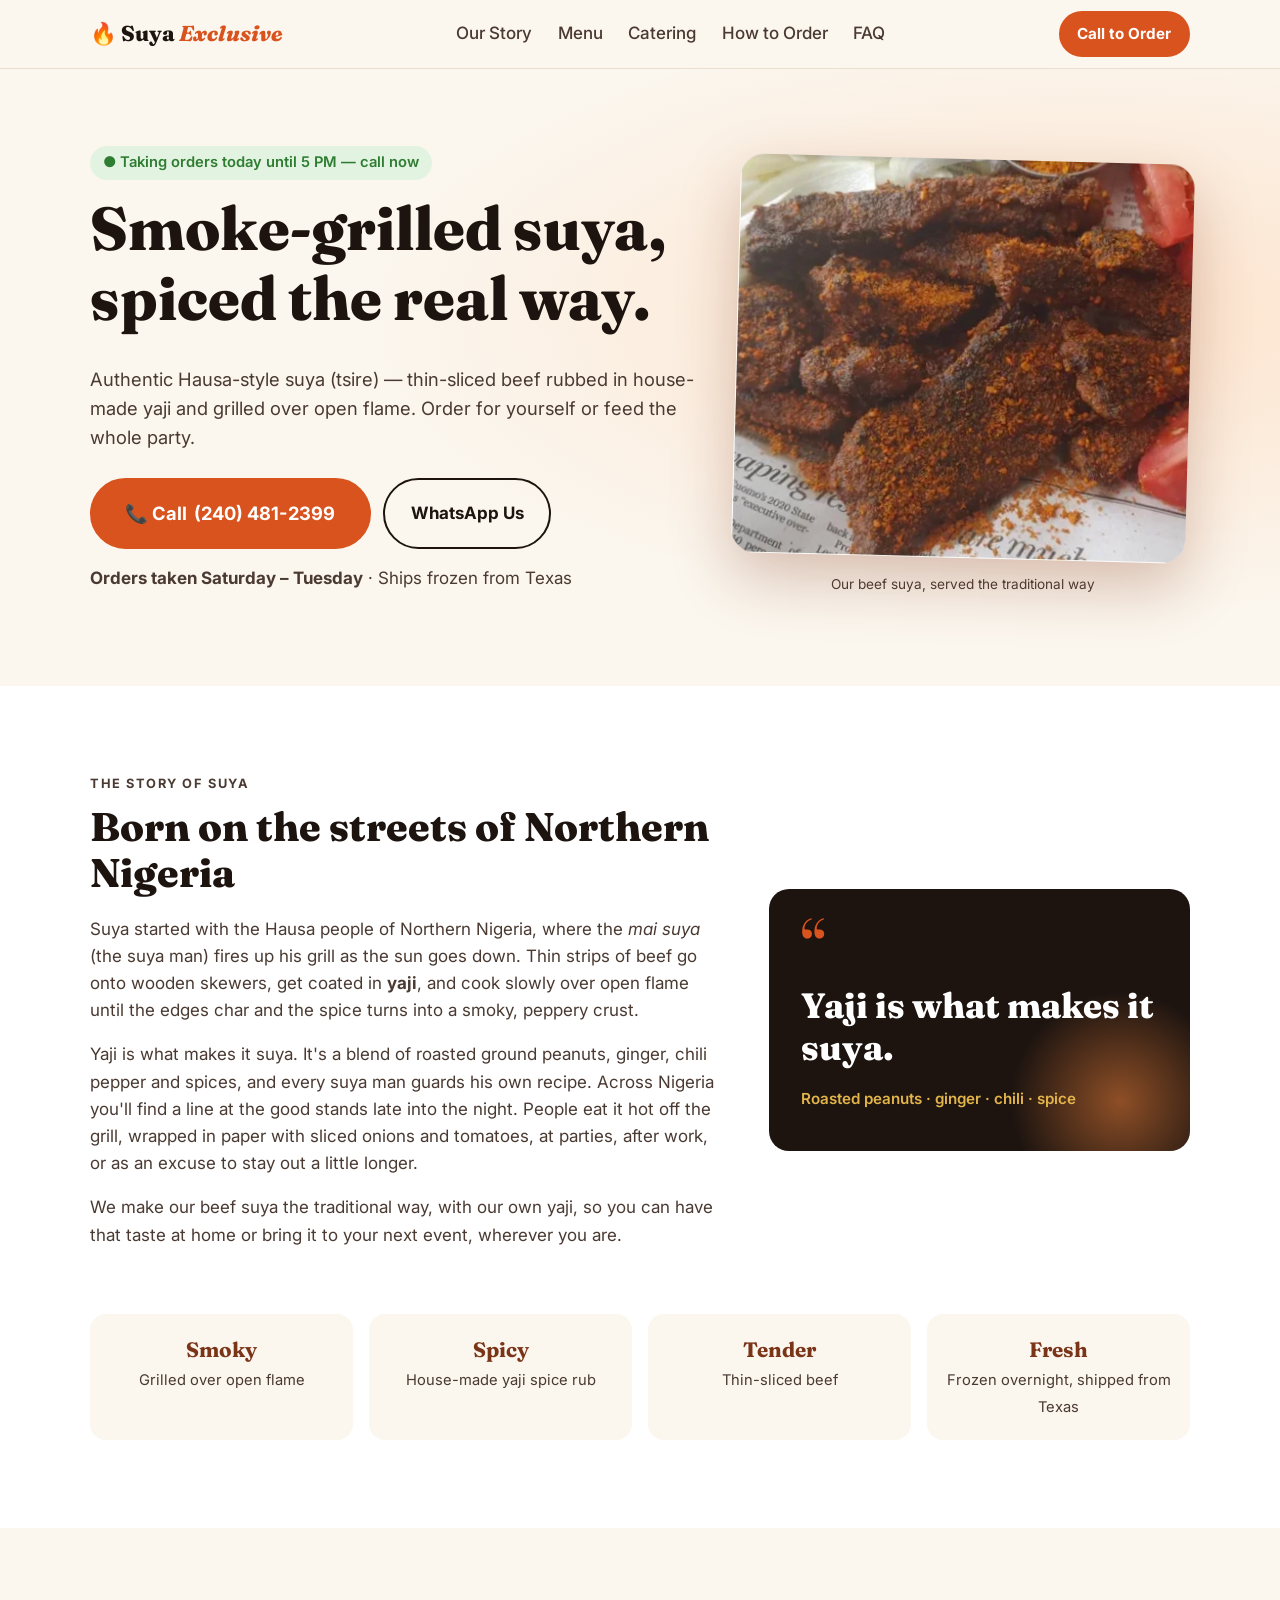
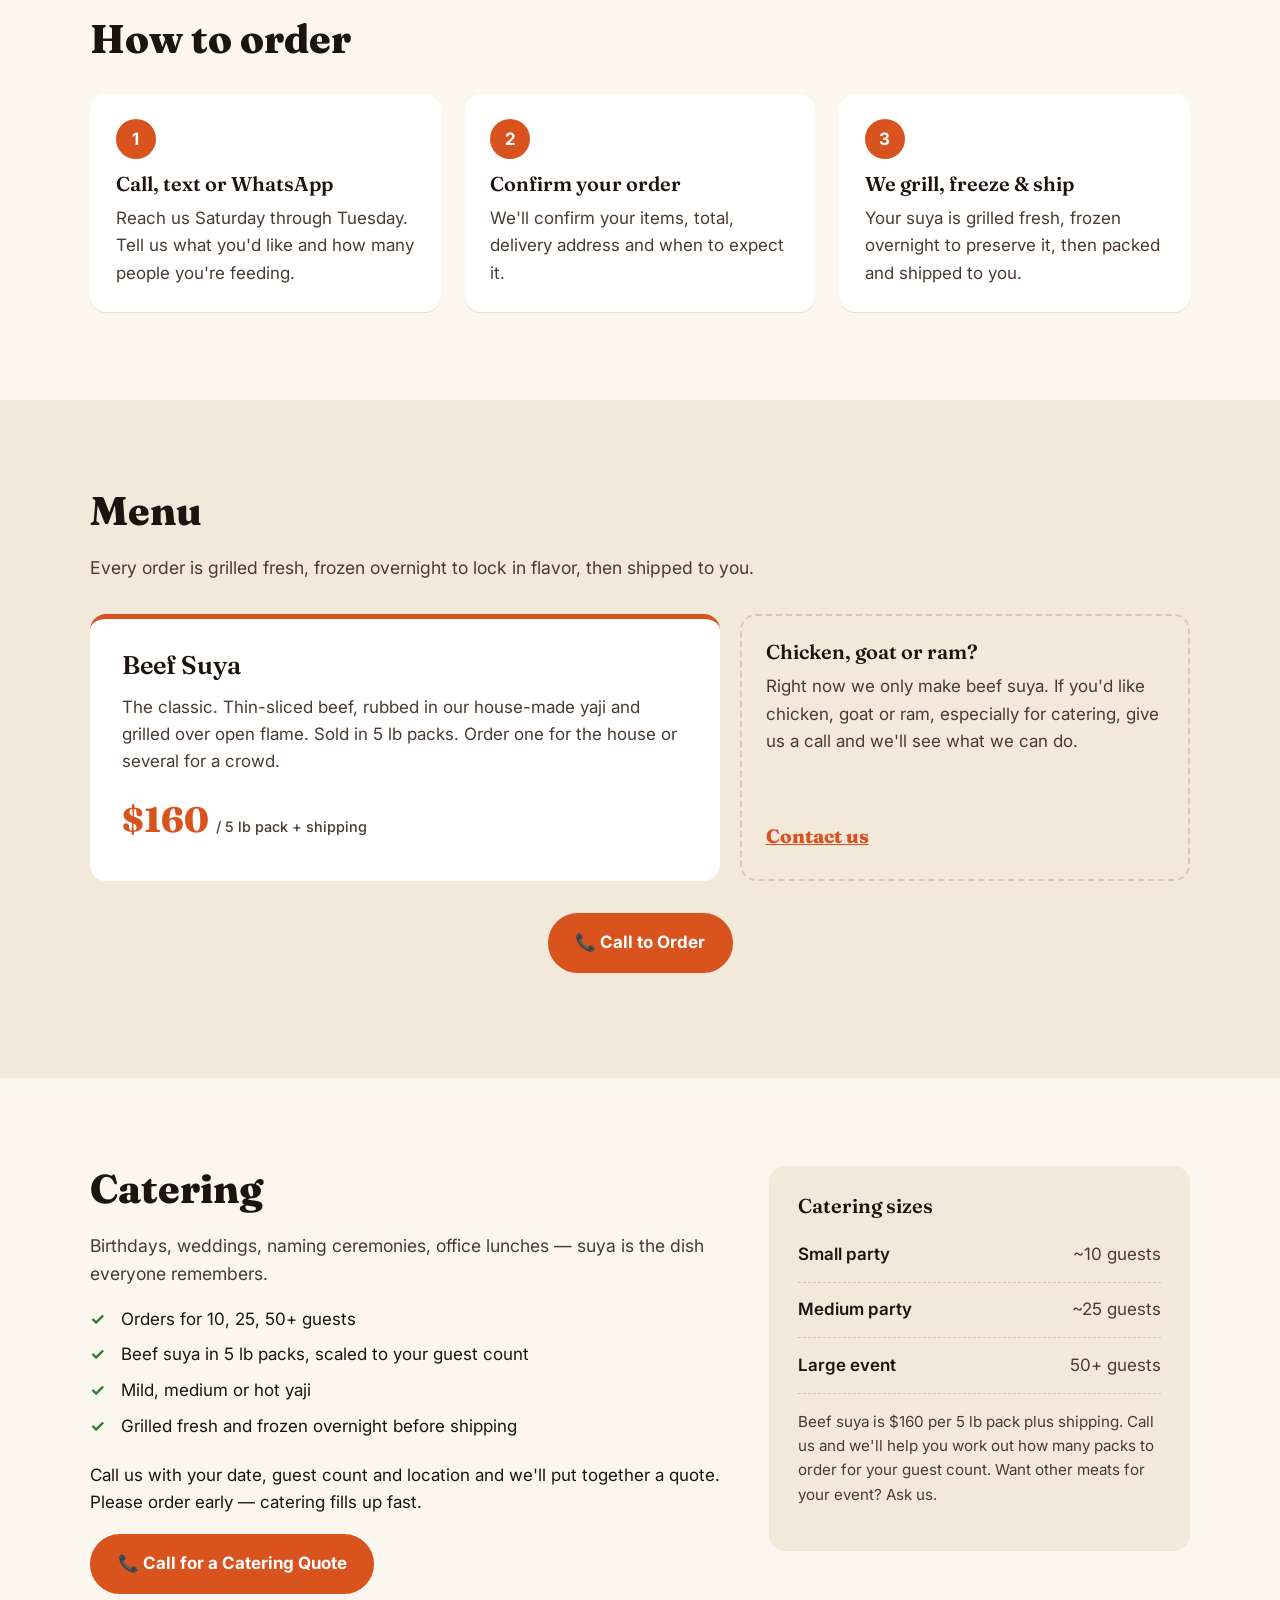
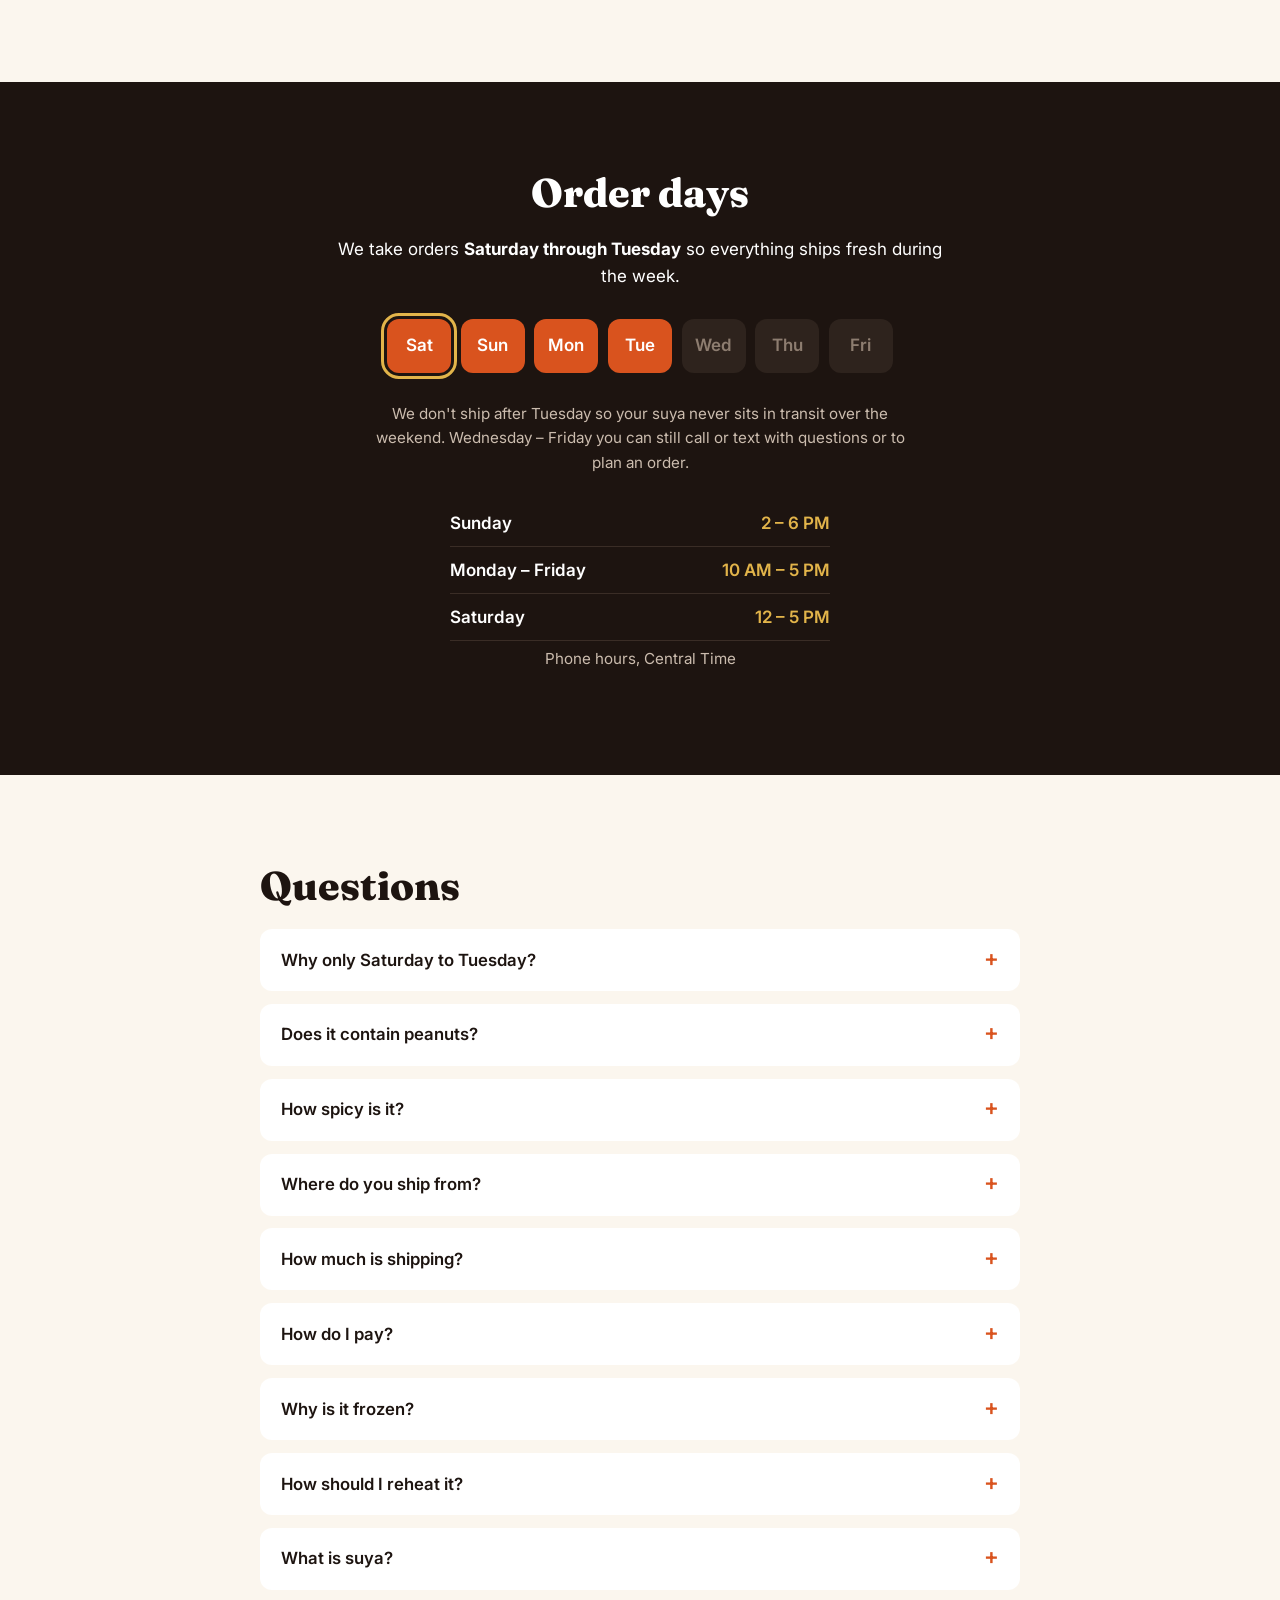
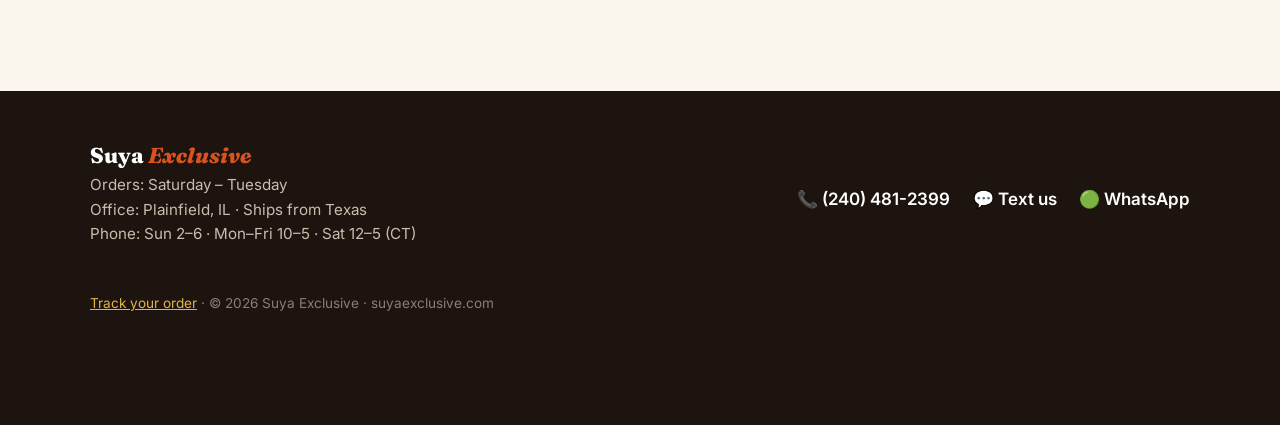
==== commit a1556b04: "Animate hero photo: slow zoom, rising embers, sheen, glow, hover tilt (respects reduced motion) Co-A" ====
--- a/index.html
+++ b/index.html
@@ -102,29 +102,6 @@
       ]
     },
     {
-      "@type": "Product",
-      "name": "Beef Suya — 5 lb pack",
-      "brand": {
-        "@type": "Brand",
-        "name": "Suya Exclusive"
-      },
-      "description": "Authentic Nigerian beef suya, smoke-grilled with yaji spice (contains peanuts), frozen overnight and shipped from Texas.",
-      "image": [
-        "https://www.suyaexclusive.com/assets/img/beef-suya.jpg",
-        "https://www.suyaexclusive.com/assets/og-image.png"
-      ],
-      "offers": {
-        "@type": "Offer",
-        "price": "160.00",
-        "priceCurrency": "USD",
-        "availability": "https://schema.org/InStock",
-        "url": "https://www.suyaexclusive.com/#menu",
-        "seller": {
-          "@id": "https://www.suyaexclusive.com/#business"
-        }
-      }
-    },
-    {
       "@type": "FAQPage",
       "mainEntity": [
         {
@@ -248,10 +225,16 @@
           <p class="days-note"><strong>Orders taken Saturday – Tuesday</strong> · Ships frozen from Texas</p>
         </div>
         <figure class="hero-photo">
+          <div class="photo-stage">
+          <div class="embers" aria-hidden="true"></div>
+          <div class="photo-frame">
           <picture>
             <source srcset="/assets/img/beef-suya.webp" type="image/webp">
             <img src="/assets/img/beef-suya.jpg" width="507" height="446" alt="Plate of Suya Exclusive beef suya coated in yaji spice, served with sliced onions and tomatoes" fetchpriority="high">
           </picture>
+          <span class="sheen" aria-hidden="true"></span>
+          </div>
+          </div>
           <figcaption>Our beef suya, served the traditional way</figcaption>
         </figure>
       </div>
--- a/assets/styles.css
+++ b/assets/styles.css
@@ -63,7 +63,26 @@
 .status.is-open { background: #e3f3e1; color: var(--green); }
 .status.is-closed { background: #fbe7dc; color: var(--ember-dark); }
 .hero-photo { margin: 0; position: relative; }
-.hero-photo img { width: 100%; max-width: 480px; margin-inline: auto; aspect-ratio: 507/446; object-fit: cover; border-radius: 24px; box-shadow: 0 24px 60px rgba(122,52,24,.28); transform: rotate(1.5deg); }
+.photo-stage { position: relative; max-width: 480px; margin-inline: auto; perspective: 900px; }
+.photo-frame {
+  position: relative; overflow: hidden; border-radius: 24px; aspect-ratio: 507/446;
+  box-shadow: 0 24px 60px rgba(122,52,24,.28), 0 0 0 0 rgba(255,138,61,.0);
+  transform: rotate(1.5deg) rotateX(var(--rx,0deg)) rotateY(var(--ry,0deg));
+  transition: transform .25s ease-out;
+  animation: glow 4s ease-in-out infinite;
+}
+.photo-frame img { width: 100%; height: 100%; object-fit: cover; display: block; animation: kenburns 18s ease-in-out infinite alternate; transform-origin: 40% 60%; }
+.sheen { position: absolute; inset: 0; background: linear-gradient(115deg, transparent 30%, rgba(255,220,180,.22) 45%, transparent 60%); transform: translateX(-120%); animation: sheen 7s ease-in-out infinite; pointer-events: none; }
+.embers { position: absolute; inset: -10% -6% 0; pointer-events: none; z-index: 2; }
+.ember { position: absolute; bottom: 8%; width: var(--s); height: var(--s); border-radius: 50%; background: radial-gradient(circle, #fffbe8 0%, #ffd27a 35%, #ff7a2e 65%, transparent 72%); box-shadow: 0 0 10px 3px rgba(255,170,80,.85), 0 0 22px 6px rgba(255,110,40,.45); mix-blend-mode: screen; opacity: 0; animation: rise var(--d) linear var(--delay) infinite; }
+@keyframes kenburns { 0% { transform: scale(1.02) translate(0,0); } 100% { transform: scale(1.14) translate(-3%, -2%); } }
+@keyframes sheen { 0%, 60% { transform: translateX(-120%); } 100% { transform: translateX(120%); } }
+@keyframes glow { 0%,100% { box-shadow: 0 24px 60px rgba(122,52,24,.28), 0 0 30px 0 rgba(255,138,61,.15); } 50% { box-shadow: 0 24px 60px rgba(122,52,24,.32), 0 0 60px 8px rgba(255,138,61,.35); } }
+@keyframes rise {
+  0% { transform: translate(0,0) scale(1); opacity: 0; }
+  10% { opacity: .95; }
+  100% { transform: translate(var(--x), -560px) scale(.35); opacity: 0; }
+}
 .hero-photo figcaption { text-align: center; font-size: .85rem; color: var(--ink-2); margin-top: 1rem; }
 .pull { margin: 0; background: var(--ink); color: #fff; border-radius: 20px; padding: 2.4rem 2rem; position: relative; overflow: hidden; }
 .pull::after { content: ""; position: absolute; inset: auto -40px -60px auto; width: 220px; height: 220px; border-radius: 50%; background: radial-gradient(circle, #ff8a3d 0%, transparent 70%); opacity: .5; }
@@ -161,7 +180,8 @@
   .story-photo { max-width: 420px; }
   .hero-art { order: -1; }
   .skewers { max-width: 260px; }
-  .hero-photo img { max-width: 340px; transform: none; }
+  .photo-stage { max-width: 340px; }
+  .photo-frame { transform: none; }
   .steps, .menu-grid { grid-template-columns: 1fr; }
   .callbar {
     display: block; position: fixed; left: 12px; right: 12px; bottom: 12px; z-index: 30;
@@ -174,4 +194,4 @@
 @media (min-width: 561px) and (max-width: 860px) {
   .menu-grid { grid-template-columns: 1fr 1fr; }
 }
-@media (prefers-reduced-motion: reduce) { html { scroll-behavior: auto; } .btn { transition: none; } }
+@media (prefers-reduced-motion: reduce) { .photo-frame, .photo-frame img, .sheen, .ember { animation: none !important; } .embers { display: none; } html { scroll-behavior: auto; } .btn { transition: none; } }
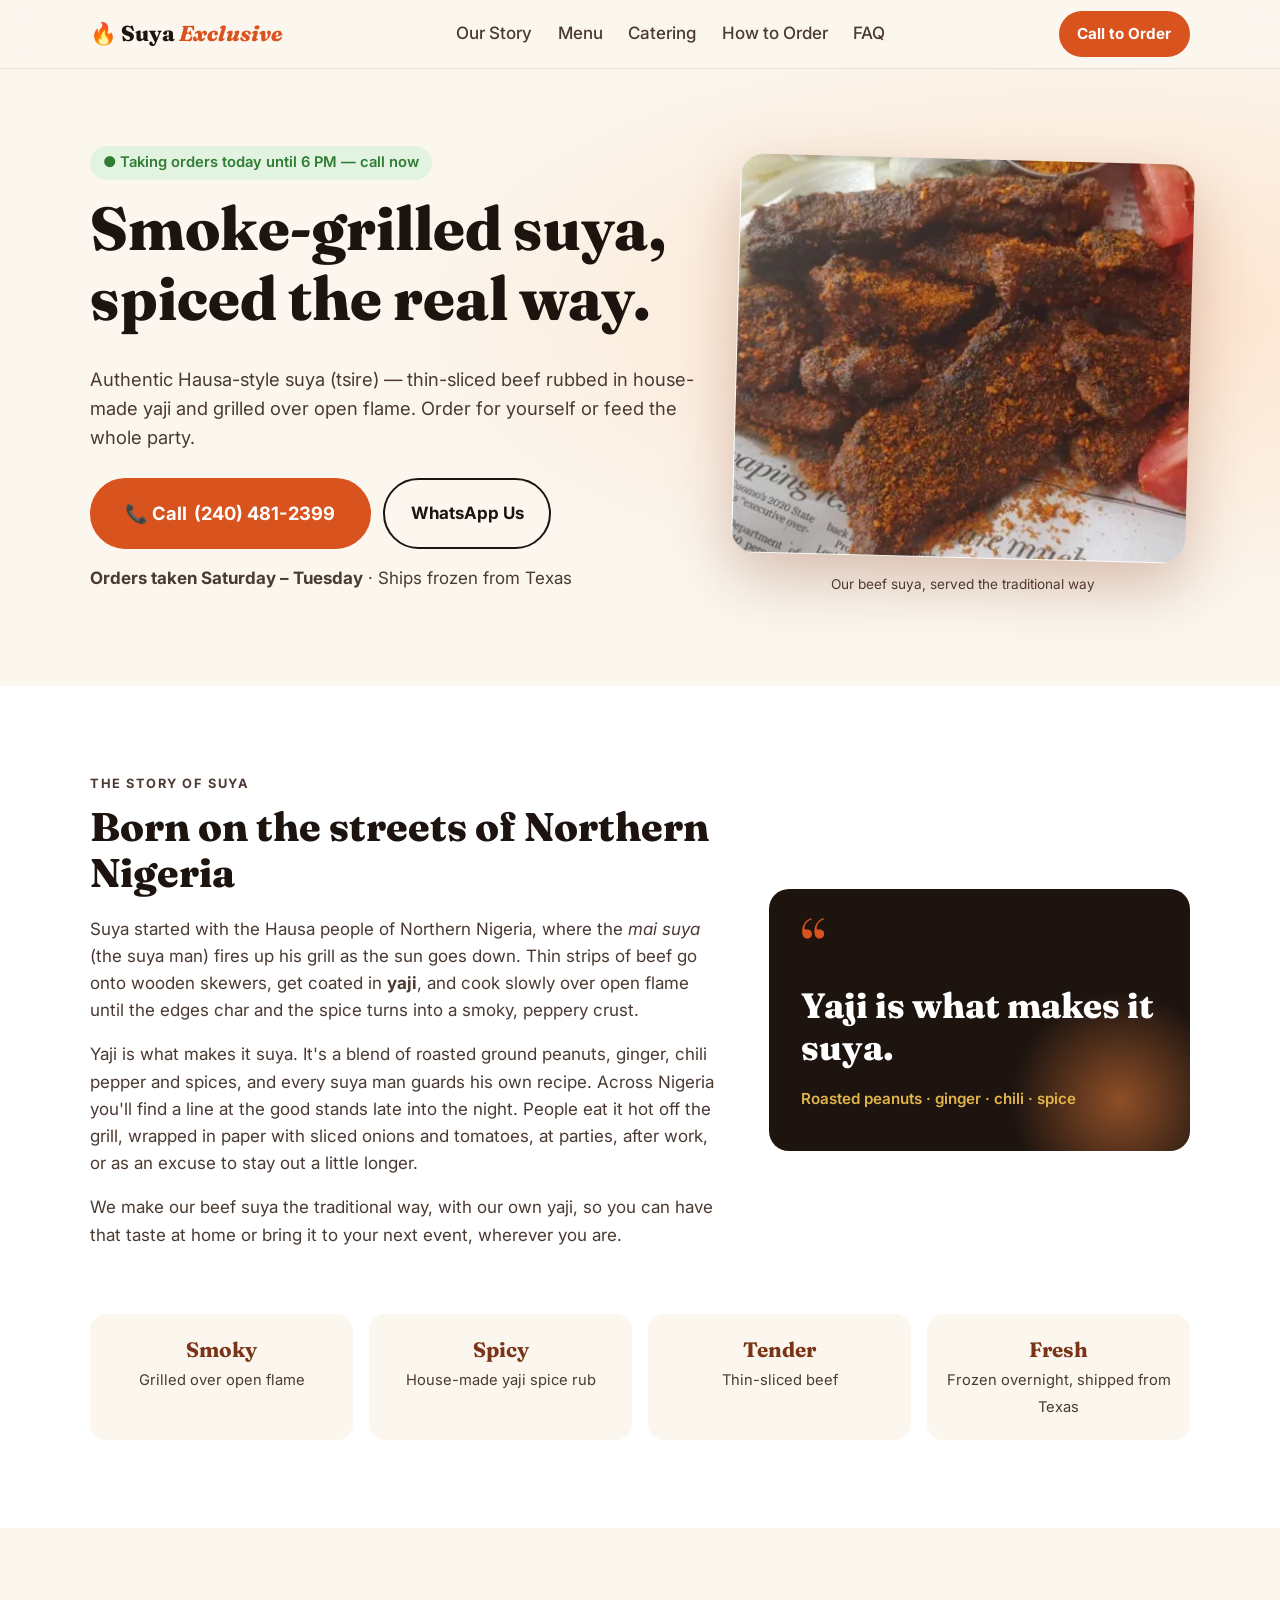
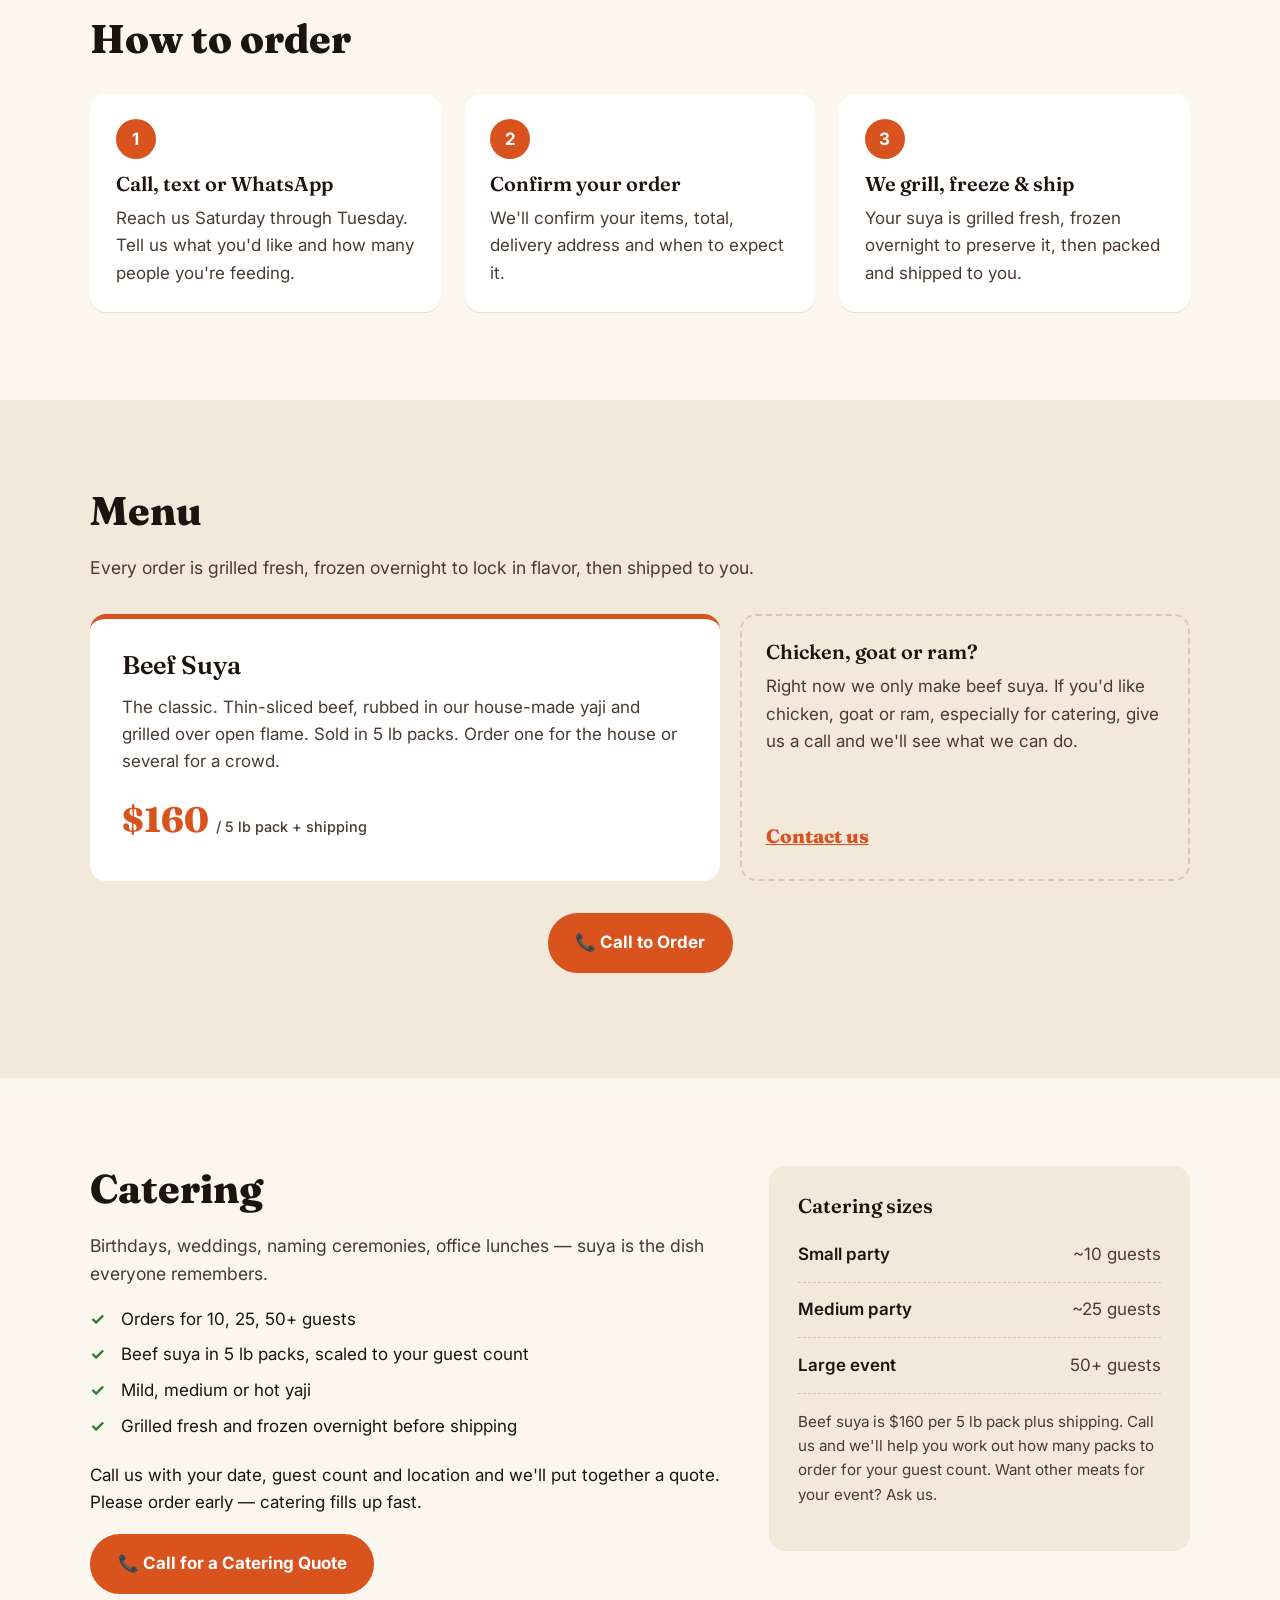
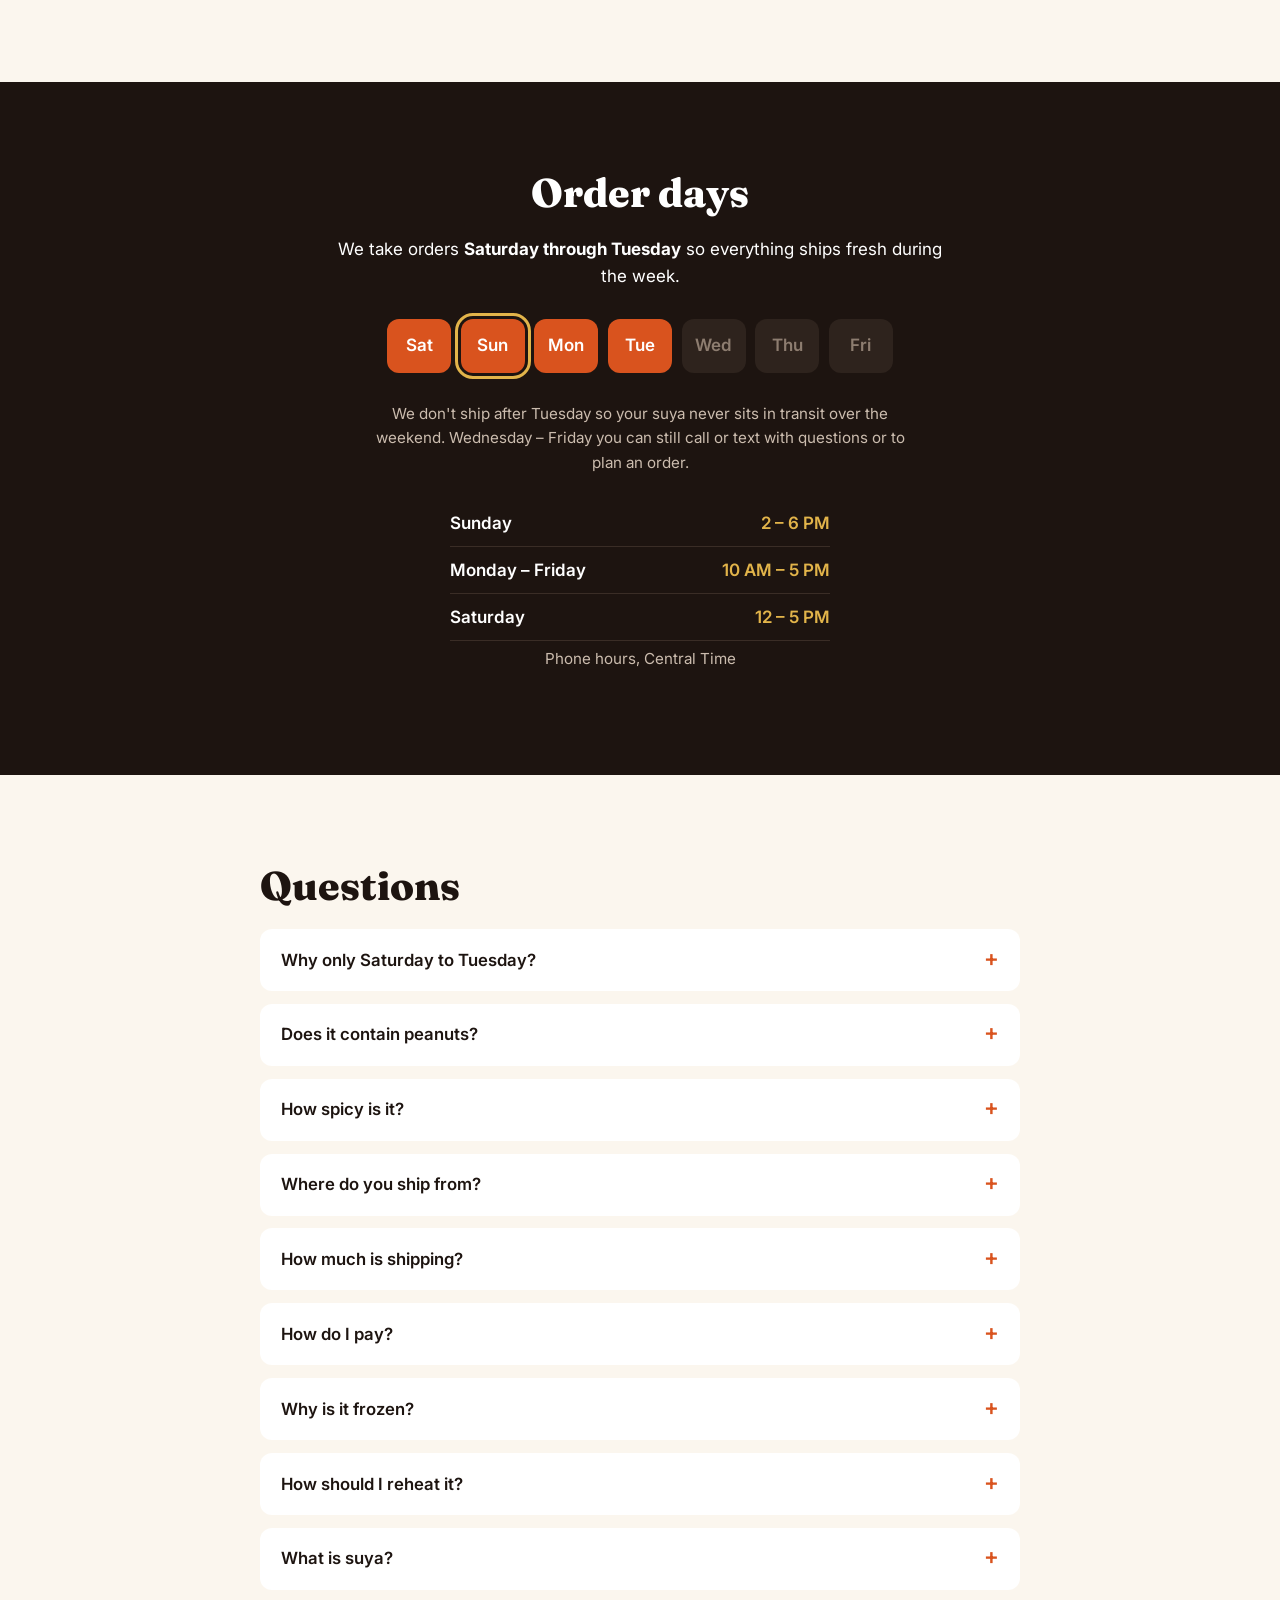
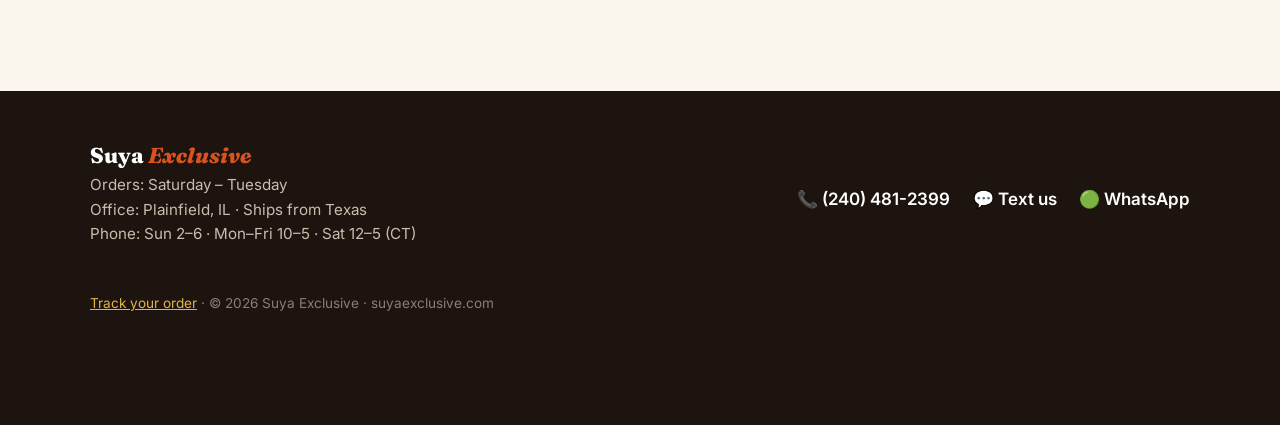
==== commit 19ba5e08: "Hero photo: add rising steam, reduce embers Co-Authored-By: Claude Opus 5.5 <noreply@anthropic.com> " ====
--- a/index.html
+++ b/index.html
@@ -227,6 +227,7 @@
         <figure class="hero-photo">
           <div class="photo-stage">
           <div class="embers" aria-hidden="true"></div>
+          <div class="steam" aria-hidden="true"><i></i><i></i><i></i><i></i><i></i><i></i></div>
           <div class="photo-frame">
           <picture>
             <source srcset="/assets/img/beef-suya.webp" type="image/webp">
--- a/assets/styles.css
+++ b/assets/styles.css
@@ -75,6 +75,23 @@
 .sheen { position: absolute; inset: 0; background: linear-gradient(115deg, transparent 30%, rgba(255,220,180,.22) 45%, transparent 60%); transform: translateX(-120%); animation: sheen 7s ease-in-out infinite; pointer-events: none; }
 .embers { position: absolute; inset: -10% -6% 0; pointer-events: none; z-index: 2; }
 .ember { position: absolute; bottom: 8%; width: var(--s); height: var(--s); border-radius: 50%; background: radial-gradient(circle, #fffbe8 0%, #ffd27a 35%, #ff7a2e 65%, transparent 72%); box-shadow: 0 0 10px 3px rgba(255,170,80,.85), 0 0 22px 6px rgba(255,110,40,.45); mix-blend-mode: screen; opacity: 0; animation: rise var(--d) linear var(--delay) infinite; }
+.steam { position: absolute; left: 10%; right: 10%; bottom: 30%; height: 70%; z-index: 3; pointer-events: none; filter: blur(10px); }
+.steam i { position: absolute; bottom: 0; width: 70px; height: 150px; border-radius: 50%;
+  background: radial-gradient(ellipse at 50% 60%, rgba(255,255,255,.75) 0%, rgba(255,255,255,.35) 40%, transparent 70%);
+  opacity: 0; animation: steam 5.5s ease-out infinite; }
+.steam i:nth-child(1) { left: 8%;  animation-delay: 0s; }
+.steam i:nth-child(2) { left: 26%; animation-delay: 1.4s; width: 90px; }
+.steam i:nth-child(3) { left: 44%; animation-delay: .7s; }
+.steam i:nth-child(4) { left: 60%; animation-delay: 2.3s; width: 85px; }
+.steam i:nth-child(5) { left: 76%; animation-delay: 3.1s; }
+.steam i:nth-child(6) { left: 36%; animation-delay: 4s; width: 100px; }
+@keyframes steam {
+  0%   { transform: translate(0, 40px) scale(.6, .5) skewX(0deg); opacity: 0; }
+  20%  { opacity: .85; }
+  50%  { transform: translate(-14px, -90px) scale(1, 1.1) skewX(8deg); opacity: .6; }
+  80%  { transform: translate(12px, -190px) scale(1.4, 1.4) skewX(-8deg); opacity: .25; }
+  100% { transform: translate(-6px, -250px) scale(1.7, 1.6) skewX(4deg); opacity: 0; }
+}
 @keyframes kenburns { 0% { transform: scale(1.02) translate(0,0); } 100% { transform: scale(1.14) translate(-3%, -2%); } }
 @keyframes sheen { 0%, 60% { transform: translateX(-120%); } 100% { transform: translateX(120%); } }
 @keyframes glow { 0%,100% { box-shadow: 0 24px 60px rgba(122,52,24,.28), 0 0 30px 0 rgba(255,138,61,.15); } 50% { box-shadow: 0 24px 60px rgba(122,52,24,.32), 0 0 60px 8px rgba(255,138,61,.35); } }
@@ -182,6 +199,7 @@
   .skewers { max-width: 260px; }
   .photo-stage { max-width: 340px; }
   .photo-frame { transform: none; }
+  .steam i { width: 50px; height: 110px; }
   .steps, .menu-grid { grid-template-columns: 1fr; }
   .callbar {
     display: block; position: fixed; left: 12px; right: 12px; bottom: 12px; z-index: 30;
@@ -194,4 +212,4 @@
 @media (min-width: 561px) and (max-width: 860px) {
   .menu-grid { grid-template-columns: 1fr 1fr; }
 }
-@media (prefers-reduced-motion: reduce) { .photo-frame, .photo-frame img, .sheen, .ember { animation: none !important; } .embers { display: none; } html { scroll-behavior: auto; } .btn { transition: none; } }
+@media (prefers-reduced-motion: reduce) { .photo-frame, .photo-frame img, .sheen, .ember, .steam i { animation: none !important; } .embers, .steam { display: none; } html { scroll-behavior: auto; } .btn { transition: none; } }
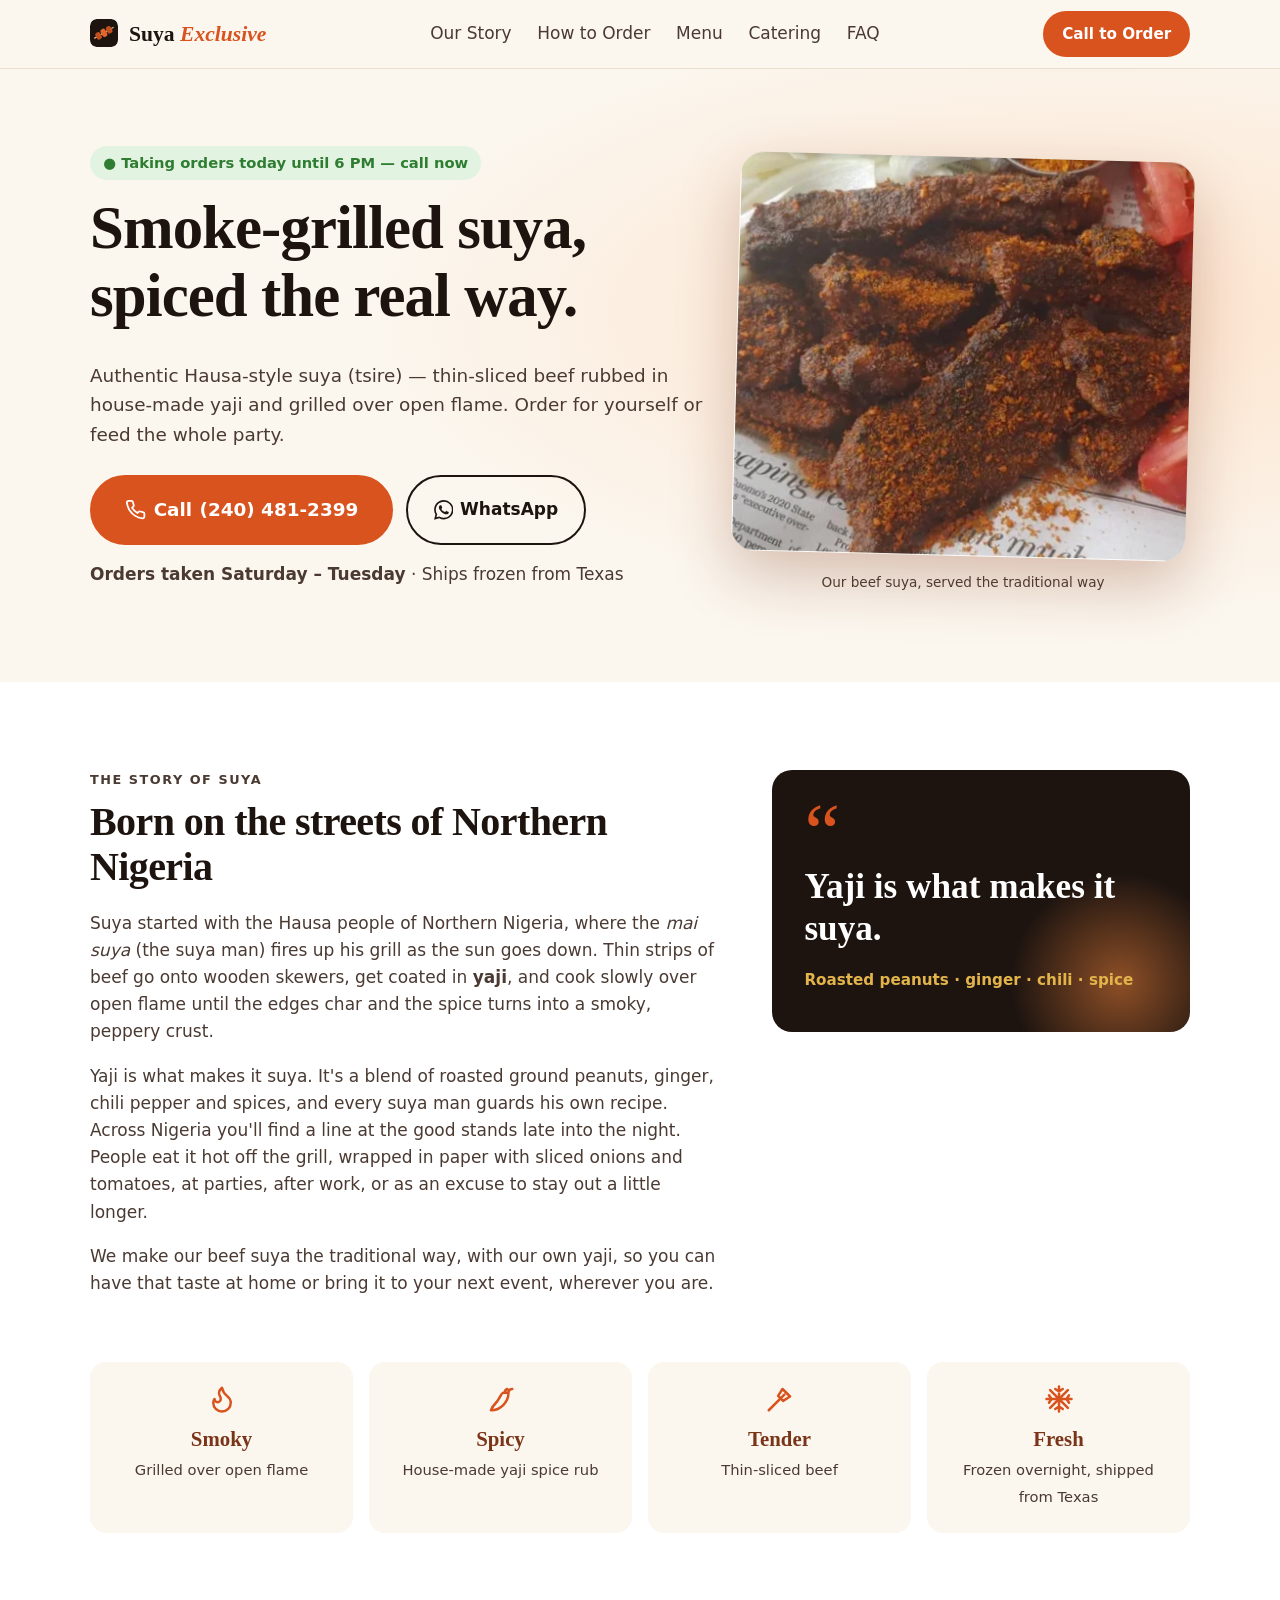
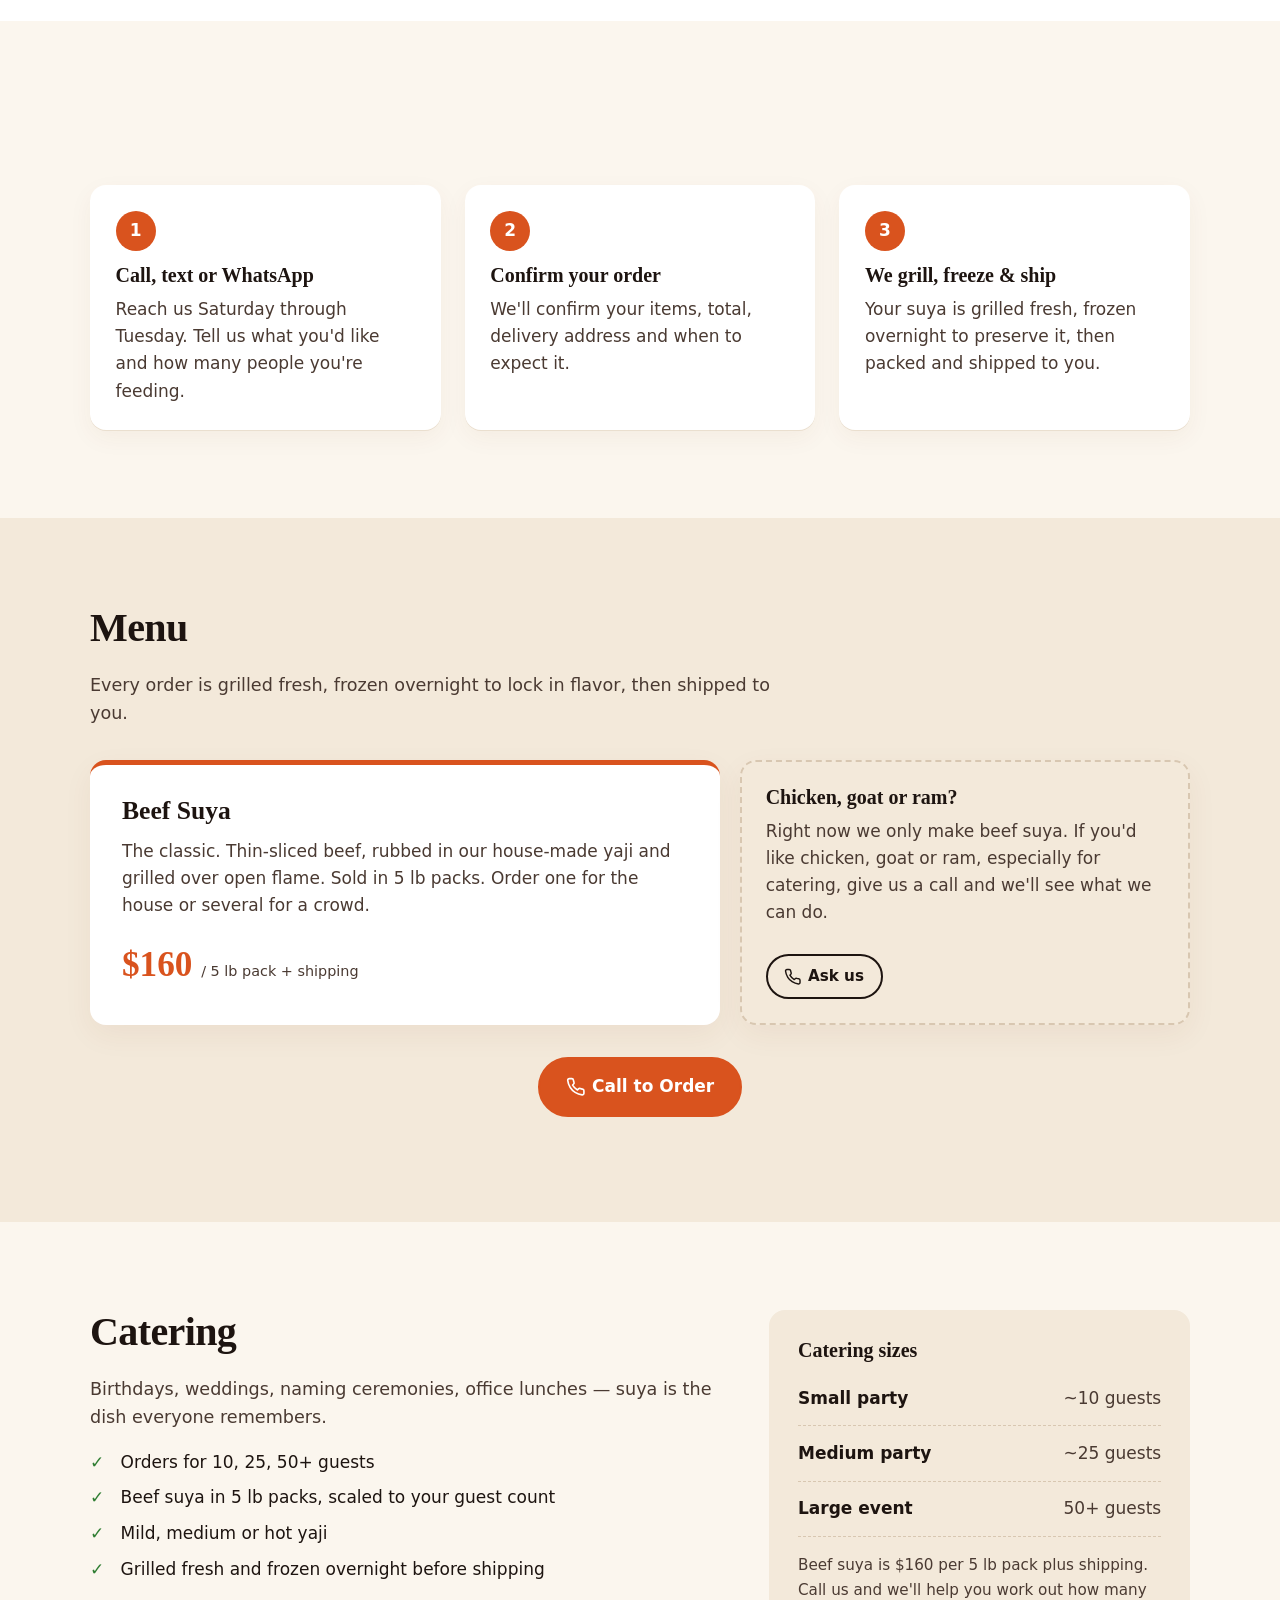
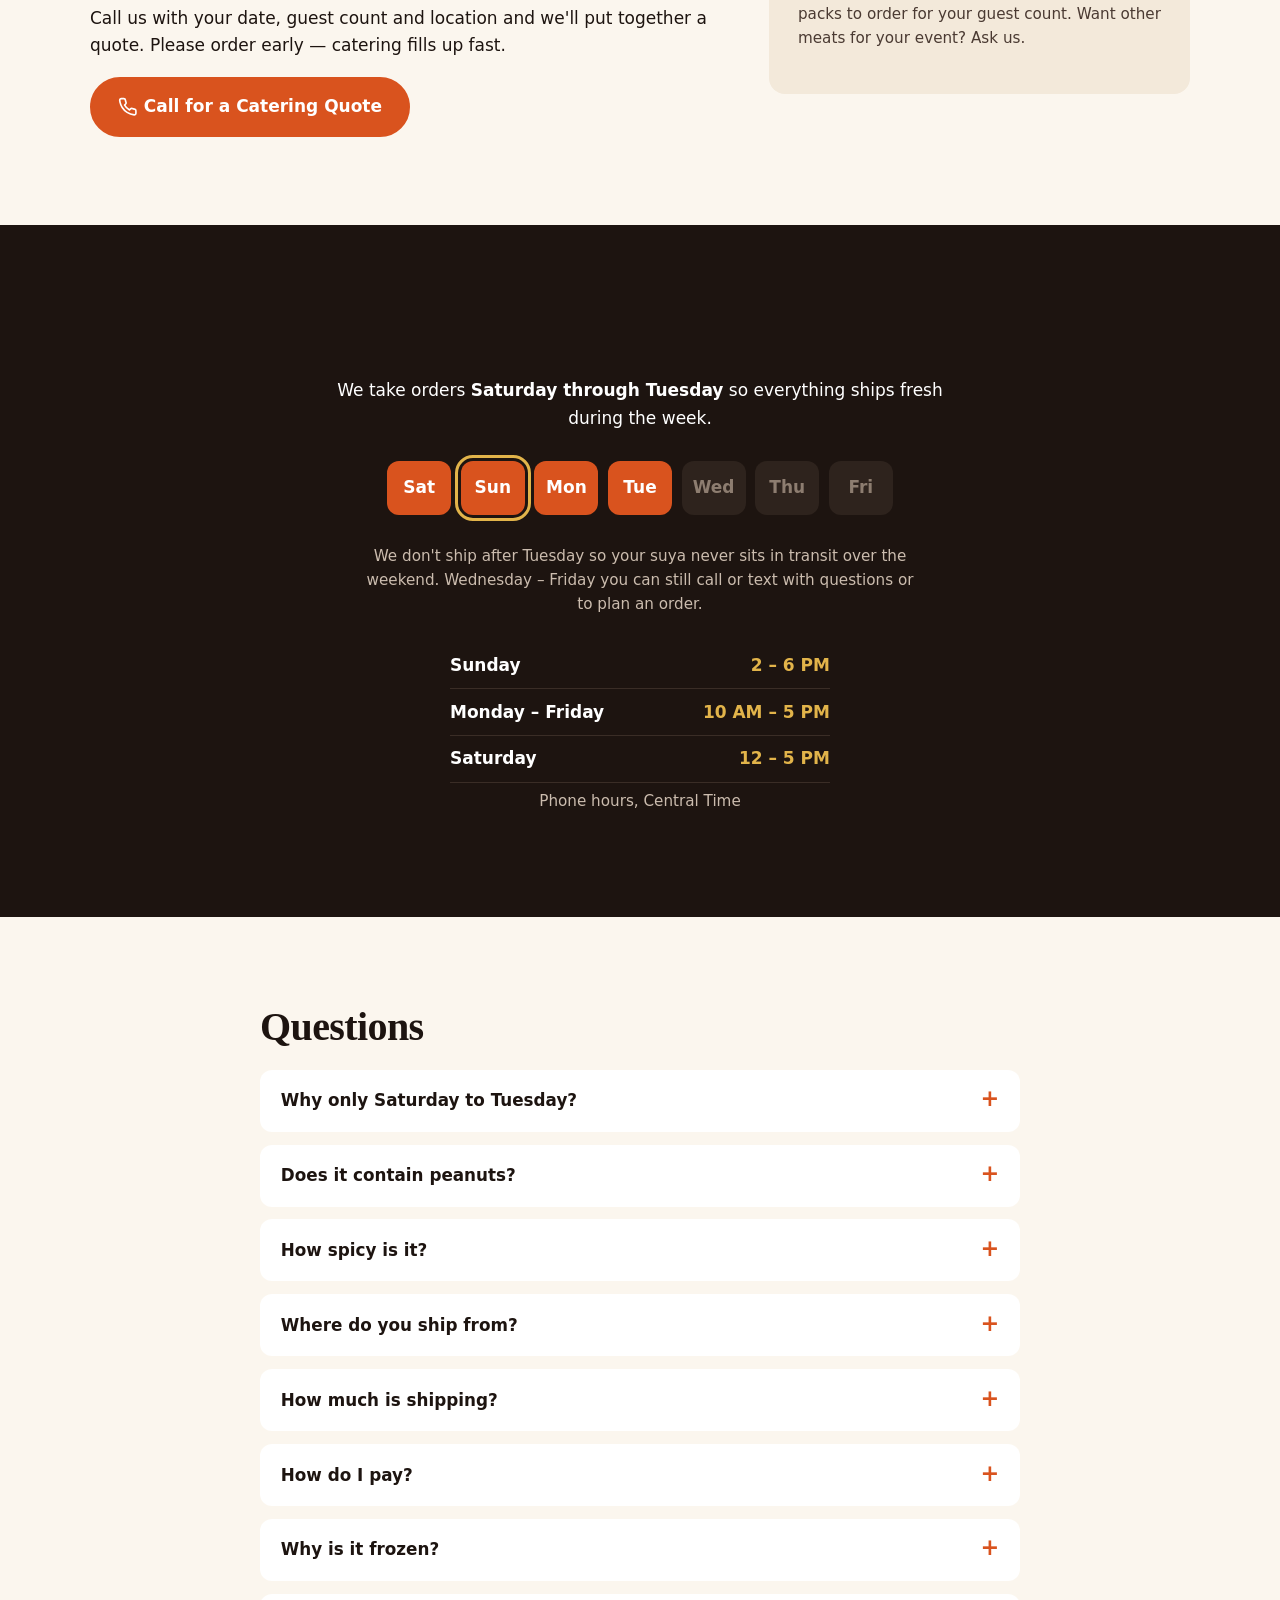
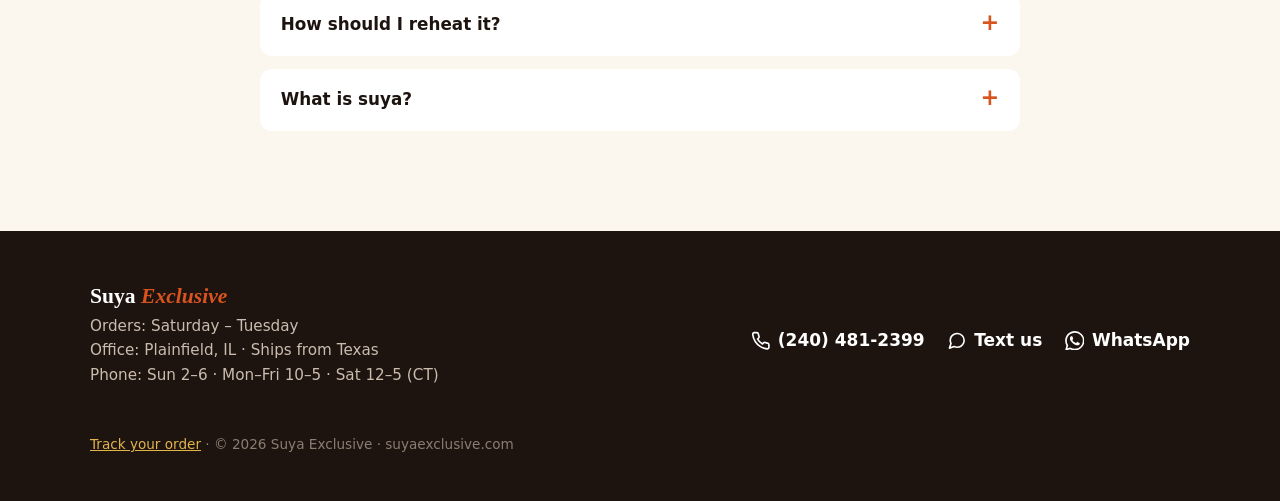
==== commit b831b48d: "Polish pass: self-hosted fonts, SVG icons, nav order, story layout, mobile buttons, scroll fade-ins," ====
--- a/index.html
+++ b/index.html
@@ -186,9 +186,8 @@
   ]
 }
   </script>
-  <link rel="preconnect" href="https://fonts.googleapis.com">
-  <link rel="preconnect" href="https://fonts.gstatic.com" crossorigin>
-  <link href="https://fonts.googleapis.com/css2?family=Fraunces:opsz,wght@9..144,600;9..144,800&family=Inter:wght@400;500;600;700&display=swap" rel="stylesheet">
+  <link rel="preload" href="/assets/fonts/fraunces.woff2" as="font" type="font/woff2" crossorigin>
+  <link rel="preload" href="/assets/fonts/inter.woff2" as="font" type="font/woff2" crossorigin>
   <link rel="stylesheet" href="/assets/styles.css">
 </head>
 <body>
@@ -196,13 +195,13 @@
   <header class="topbar">
     <div class="wrap topbar-inner">
       <a href="#top" class="logo" aria-label="Suya Exclusive home">
-        <span class="logo-mark" aria-hidden="true">🔥</span> Suya <em>Exclusive</em>
+        <img class="logo-mark" src="/assets/favicon.svg" width="28" height="28" alt=""> Suya <em>Exclusive</em>
       </a>
       <nav class="nav" aria-label="Main">
         <a href="#story">Our Story</a>
+        <a href="#how">How to Order</a>
         <a href="#menu">Menu</a>
         <a href="#catering">Catering</a>
-        <a href="#how">How to Order</a>
         <a href="#faq">FAQ</a>
       </nav>
       <a class="btn btn-small js-call" href="tel:+12404812399">Call to Order</a>
@@ -216,11 +215,11 @@
       <div class="wrap hero-inner">
         <div class="hero-copy">
           <p class="status js-status" role="status">Checking order days…</p>
-          <h1>Smoke-grilled suya,<br>spiced the real way.</h1>
+          <h1>Smoke-grilled suya,<br> spiced the real way.</h1>
           <p class="lede">Authentic Hausa-style suya (tsire) — thin-sliced beef rubbed in house-made yaji and grilled over open flame. Order for yourself or feed the whole party.</p>
           <div class="hero-actions">
-            <a class="btn btn-big js-call" href="tel:+12404812399">📞 Call <span class="js-phone">(240) 481-2399</span></a>
-            <a class="btn btn-ghost" href="https://wa.me/12404812399?text=Hi%20Suya%20Exclusive%2C%20I%27d%20like%20to%20order%20beef%20suya." target="_blank" rel="noopener">WhatsApp Us</a>
+            <a class="btn btn-big js-call" href="tel:+12404812399"><svg class="ic" viewBox="0 0 24 24" aria-hidden="true" ><path fill="none" stroke="currentColor" stroke-width="2" stroke-linecap="round" stroke-linejoin="round" d="M22 16.92v3a2 2 0 0 1-2.18 2 19.8 19.8 0 0 1-8.63-3.07 19.5 19.5 0 0 1-6-6A19.8 19.8 0 0 1 2.12 4.18 2 2 0 0 1 4.11 2h3a2 2 0 0 1 2 1.72c.13.96.36 1.9.7 2.81a2 2 0 0 1-.45 2.11L8.09 9.91a16 16 0 0 0 6 6l1.27-1.27a2 2 0 0 1 2.11-.45c.91.34 1.85.57 2.81.7A2 2 0 0 1 22 16.92z"/></svg> Call <span class="js-phone">(240) 481-2399</span></a>
+            <a class="btn btn-ghost" href="https://wa.me/12404812399?text=Hi%20Suya%20Exclusive%2C%20I%27d%20like%20to%20order%20beef%20suya." target="_blank" rel="noopener"><svg class="ic" viewBox="0 0 24 24" aria-hidden="true" ><path fill="currentColor" d="M17.47 14.38c-.3-.15-1.76-.87-2.03-.97-.27-.1-.47-.15-.67.15-.2.3-.77.97-.94 1.17-.17.2-.35.22-.64.07-.3-.15-1.26-.46-2.4-1.48-.89-.79-1.49-1.77-1.66-2.07-.17-.3-.02-.46.13-.6.13-.13.3-.35.45-.52.15-.17.2-.3.3-.5.1-.2.05-.37-.02-.52-.08-.15-.67-1.62-.92-2.22-.24-.58-.49-.5-.67-.51h-.57c-.2 0-.52.07-.79.37-.27.3-1.04 1.02-1.04 2.48 0 1.46 1.07 2.88 1.21 3.08.15.2 2.1 3.2 5.08 4.49.71.31 1.26.49 1.69.62.71.23 1.36.2 1.87.12.57-.09 1.76-.72 2.01-1.41.25-.7.25-1.29.17-1.41-.07-.13-.27-.2-.57-.35zM12.05 21.8h-.01a9.8 9.8 0 0 1-5-1.37l-.36-.21-3.72.98 1-3.63-.24-.37a9.8 9.8 0 0 1-1.5-5.22c0-5.42 4.42-9.84 9.85-9.84a9.8 9.8 0 0 1 9.84 9.85c0 5.43-4.42 9.85-9.86 9.85zm8.38-18.23A11.77 11.77 0 0 0 12.05.1C5.5.1.17 5.43.17 11.98c0 2.1.55 4.14 1.59 5.94L.07 24.1l6.33-1.66a11.9 11.9 0 0 0 5.65 1.44h.01c6.55 0 11.88-5.33 11.88-11.88 0-3.17-1.24-6.16-3.48-8.4z"/></svg> WhatsApp</a>
           </div>
           <p class="days-note"><strong>Orders taken Saturday – Tuesday</strong> · Ships frozen from Texas</p>
         </div>
@@ -262,10 +261,10 @@
       </div>
       <div class="wrap">
         <ul class="facts">
-          <li><strong>Smoky</strong><span>Grilled over open flame</span></li>
-          <li><strong>Spicy</strong><span>House-made yaji spice rub</span></li>
-          <li><strong>Tender</strong><span>Thin-sliced beef</span></li>
-          <li><strong>Fresh</strong><span>Frozen overnight, shipped from Texas</span></li>
+          <li><svg class="ic" viewBox="0 0 24 24" aria-hidden="true" ><path fill="none" stroke="currentColor" stroke-width="2" stroke-linecap="round" stroke-linejoin="round" d="M8.5 14.5A2.5 2.5 0 0 0 11 12c0-1.38-.5-2-1-3-1.07-2.14-.22-4.05 2-6 .5 2.5 2 4.9 4 6.5 2 1.6 3 3.5 3 5.5a7 7 0 1 1-14 0c0-1.15.43-2.29 1-3a2.5 2.5 0 0 0 2.5 2.5z"/></svg><strong>Smoky</strong><span>Grilled over open flame</span></li>
+          <li><svg class="ic" viewBox="0 0 24 24" aria-hidden="true" ><path fill="none" stroke="currentColor" stroke-width="2" stroke-linecap="round" stroke-linejoin="round" d="M18 7c0 7-6 14-14 14 0 0 1-3 4-6s4-8 6-8h4zM18 7c0-2 1-3 3-3M15 7c0-1.5.5-2.5 2-3"/></svg><strong>Spicy</strong><span>House-made yaji spice rub</span></li>
+          <li><svg class="ic" viewBox="0 0 24 24" aria-hidden="true" ><path fill="none" stroke="currentColor" stroke-width="2" stroke-linecap="round" stroke-linejoin="round" d="M3 21 15.5 8.5M14 4l6 6-5.5 3.5L10.5 9.5 14 4z"/></svg><strong>Tender</strong><span>Thin-sliced beef</span></li>
+          <li><svg class="ic" viewBox="0 0 24 24" aria-hidden="true" ><path fill="none" stroke="currentColor" stroke-width="2" stroke-linecap="round" d="M12 2v20M4.9 4.9l14.2 14.2M2 12h20M4.9 19.1 19.1 4.9M9 4l3 2 3-2M9 20l3-2 3 2M4 9l2 3-2 3M20 9l-2 3 2 3"/></svg><strong>Fresh</strong><span>Frozen overnight, shipped from Texas</span></li>
         </ul>
       </div>
     </section>
@@ -308,10 +307,10 @@
           <article class="menu-card menu-card-soon">
             <h3>Chicken, goat or ram?</h3>
             <p>Right now we only make beef suya. If you'd like chicken, goat or ram, especially for catering, give us a call and we'll see what we can do.</p>
-            <p class="price"><a class="js-call" href="tel:+12404812399">Contact us</a></p>
+            <p class="price"><a class="btn btn-ghost btn-small js-call" href="tel:+12404812399"><svg class="ic" viewBox="0 0 24 24" aria-hidden="true" ><path fill="none" stroke="currentColor" stroke-width="2" stroke-linecap="round" stroke-linejoin="round" d="M22 16.92v3a2 2 0 0 1-2.18 2 19.8 19.8 0 0 1-8.63-3.07 19.5 19.5 0 0 1-6-6A19.8 19.8 0 0 1 2.12 4.18 2 2 0 0 1 4.11 2h3a2 2 0 0 1 2 1.72c.13.96.36 1.9.7 2.81a2 2 0 0 1-.45 2.11L8.09 9.91a16 16 0 0 0 6 6l1.27-1.27a2 2 0 0 1 2.11-.45c.91.34 1.85.57 2.81.7A2 2 0 0 1 22 16.92z"/></svg> Ask us</a></p>
           </article>
         </div>
-        <p class="center"><a class="btn js-call" href="tel:+12404812399">📞 Call to Order</a></p>
+        <p class="center"><a class="btn js-call" href="tel:+12404812399"><svg class="ic" viewBox="0 0 24 24" aria-hidden="true" ><path fill="none" stroke="currentColor" stroke-width="2" stroke-linecap="round" stroke-linejoin="round" d="M22 16.92v3a2 2 0 0 1-2.18 2 19.8 19.8 0 0 1-8.63-3.07 19.5 19.5 0 0 1-6-6A19.8 19.8 0 0 1 2.12 4.18 2 2 0 0 1 4.11 2h3a2 2 0 0 1 2 1.72c.13.96.36 1.9.7 2.81a2 2 0 0 1-.45 2.11L8.09 9.91a16 16 0 0 0 6 6l1.27-1.27a2 2 0 0 1 2.11-.45c.91.34 1.85.57 2.81.7A2 2 0 0 1 22 16.92z"/></svg> Call to Order</a></p>
       </div>
     </section>
 
@@ -328,7 +327,7 @@
             <li>Grilled fresh and frozen overnight before shipping</li>
           </ul>
           <p>Call us with your date, guest count and location and we'll put together a quote. Please order early — catering fills up fast.</p>
-          <a class="btn js-call" href="tel:+12404812399">📞 Call for a Catering Quote</a>
+          <a class="btn js-call" href="tel:+12404812399"><svg class="ic" viewBox="0 0 24 24" aria-hidden="true" ><path fill="none" stroke="currentColor" stroke-width="2" stroke-linecap="round" stroke-linejoin="round" d="M22 16.92v3a2 2 0 0 1-2.18 2 19.8 19.8 0 0 1-8.63-3.07 19.5 19.5 0 0 1-6-6A19.8 19.8 0 0 1 2.12 4.18 2 2 0 0 1 4.11 2h3a2 2 0 0 1 2 1.72c.13.96.36 1.9.7 2.81a2 2 0 0 1-.45 2.11L8.09 9.91a16 16 0 0 0 6 6l1.27-1.27a2 2 0 0 1 2.11-.45c.91.34 1.85.57 2.81.7A2 2 0 0 1 22 16.92z"/></svg> Call for a Catering Quote</a>
         </div>
         <div class="catering-box">
           <h3>Catering sizes</h3>
@@ -418,16 +417,16 @@
         <p class="muted-light">Orders: Saturday – Tuesday<br>Office: Plainfield, IL · Ships from Texas<br>Phone: Sun 2–6 · Mon–Fri 10–5 · Sat 12–5 (CT)</p>
       </div>
       <div class="footer-contact">
-        <a class="js-call" href="tel:+12404812399">📞 <span class="js-phone">(240) 481-2399</span></a>
-        <a class="js-text" href="sms:+12404812399">💬 Text us</a>
-        <a href="https://wa.me/12404812399?text=Hi%20Suya%20Exclusive%2C%20I%27d%20like%20to%20order%20beef%20suya." target="_blank" rel="noopener">🟢 WhatsApp</a>
+        <a class="js-call" href="tel:+12404812399"><svg class="ic" viewBox="0 0 24 24" aria-hidden="true" ><path fill="none" stroke="currentColor" stroke-width="2" stroke-linecap="round" stroke-linejoin="round" d="M22 16.92v3a2 2 0 0 1-2.18 2 19.8 19.8 0 0 1-8.63-3.07 19.5 19.5 0 0 1-6-6A19.8 19.8 0 0 1 2.12 4.18 2 2 0 0 1 4.11 2h3a2 2 0 0 1 2 1.72c.13.96.36 1.9.7 2.81a2 2 0 0 1-.45 2.11L8.09 9.91a16 16 0 0 0 6 6l1.27-1.27a2 2 0 0 1 2.11-.45c.91.34 1.85.57 2.81.7A2 2 0 0 1 22 16.92z"/></svg> <span class="js-phone">(240) 481-2399</span></a>
+        <a class="js-text" href="sms:+12404812399"><svg class="ic" viewBox="0 0 24 24" aria-hidden="true" ><path fill="none" stroke="currentColor" stroke-width="2" stroke-linecap="round" stroke-linejoin="round" d="M21 11.5a8.4 8.4 0 0 1-.9 3.8 8.5 8.5 0 0 1-7.6 4.7 8.4 8.4 0 0 1-3.8-.9L3 21l1.9-5.7a8.4 8.4 0 0 1-.9-3.8 8.5 8.5 0 0 1 4.7-7.6 8.4 8.4 0 0 1 3.8-.9h.5a8.5 8.5 0 0 1 8 8v.5z"/></svg> Text us</a>
+        <a href="https://wa.me/12404812399?text=Hi%20Suya%20Exclusive%2C%20I%27d%20like%20to%20order%20beef%20suya." target="_blank" rel="noopener"><svg class="ic" viewBox="0 0 24 24" aria-hidden="true" ><path fill="currentColor" d="M17.47 14.38c-.3-.15-1.76-.87-2.03-.97-.27-.1-.47-.15-.67.15-.2.3-.77.97-.94 1.17-.17.2-.35.22-.64.07-.3-.15-1.26-.46-2.4-1.48-.89-.79-1.49-1.77-1.66-2.07-.17-.3-.02-.46.13-.6.13-.13.3-.35.45-.52.15-.17.2-.3.3-.5.1-.2.05-.37-.02-.52-.08-.15-.67-1.62-.92-2.22-.24-.58-.49-.5-.67-.51h-.57c-.2 0-.52.07-.79.37-.27.3-1.04 1.02-1.04 2.48 0 1.46 1.07 2.88 1.21 3.08.15.2 2.1 3.2 5.08 4.49.71.31 1.26.49 1.69.62.71.23 1.36.2 1.87.12.57-.09 1.76-.72 2.01-1.41.25-.7.25-1.29.17-1.41-.07-.13-.27-.2-.57-.35zM12.05 21.8h-.01a9.8 9.8 0 0 1-5-1.37l-.36-.21-3.72.98 1-3.63-.24-.37a9.8 9.8 0 0 1-1.5-5.22c0-5.42 4.42-9.84 9.85-9.84a9.8 9.8 0 0 1 9.84 9.85c0 5.43-4.42 9.85-9.86 9.85zm8.38-18.23A11.77 11.77 0 0 0 12.05.1C5.5.1.17 5.43.17 11.98c0 2.1.55 4.14 1.59 5.94L.07 24.1l6.33-1.66a11.9 11.9 0 0 0 5.65 1.44h.01c6.55 0 11.88-5.33 11.88-11.88 0-3.17-1.24-6.16-3.48-8.4z"/></svg> WhatsApp</a>
       </div>
     </div>
     <p class="wrap copyright"><a href="/track" style="color:#e2b44a">Track your order</a> · © <span class="js-year">2026</span> Suya Exclusive · suyaexclusive.com</p>
   </footer>
 
   <!-- Sticky call bar for phones -->
-  <a class="callbar js-call" href="tel:+12404812399">📞 Call to Order</a>
+  <a class="callbar js-call" href="tel:+12404812399"><svg class="ic" viewBox="0 0 24 24" aria-hidden="true" ><path fill="none" stroke="currentColor" stroke-width="2" stroke-linecap="round" stroke-linejoin="round" d="M22 16.92v3a2 2 0 0 1-2.18 2 19.8 19.8 0 0 1-8.63-3.07 19.5 19.5 0 0 1-6-6A19.8 19.8 0 0 1 2.12 4.18 2 2 0 0 1 4.11 2h3a2 2 0 0 1 2 1.72c.13.96.36 1.9.7 2.81a2 2 0 0 1-.45 2.11L8.09 9.91a16 16 0 0 0 6 6l1.27-1.27a2 2 0 0 1 2.11-.45c.91.34 1.85.57 2.81.7A2 2 0 0 1 22 16.92z"/></svg> Call to Order</a>
 
   <script src="/assets/main.js" defer></script>
 </body>
--- a/assets/styles.css
+++ b/assets/styles.css
@@ -1,3 +1,7 @@
+@font-face { font-family: "Fraunces"; src: url("/assets/fonts/fraunces.woff2") format("woff2"); font-weight: 100 900; font-style: normal; font-display: swap; }
+@font-face { font-family: "Fraunces"; src: url("/assets/fonts/fraunces-italic.woff2") format("woff2"); font-weight: 100 900; font-style: italic; font-display: swap; }
+@font-face { font-family: "Inter"; src: url("/assets/fonts/inter.woff2") format("woff2"); font-weight: 100 900; font-style: normal; font-display: swap; }
+
 :root {
   --ink: #1d1410;
   --ink-2: #4a3a32;
@@ -18,7 +22,11 @@
 body { margin: 0; font-family: var(--body); color: var(--ink); background: var(--cream); line-height: 1.6; font-size: 17px; }
 img, svg { max-width: 100%; display: block; }
 a { color: inherit; }
-h1, h2, h3 { font-family: var(--display); line-height: 1.15; margin: 0 0 .5em; }
+h1, h2, h3 { font-family: var(--display); line-height: 1.12; margin: 0 0 .5em; font-optical-sizing: auto; }
+h1, h2 { letter-spacing: -.015em; }
+h3 { letter-spacing: 0; }
+.ic { width: 1.15em; height: 1.15em; flex: none; }
+body { -webkit-font-smoothing: antialiased; text-rendering: optimizeLegibility; }
 h1 { font-size: clamp(2.3rem, 6vw, 3.8rem); font-weight: 800; }
 h2 { font-size: clamp(1.8rem, 4vw, 2.5rem); font-weight: 800; }
 h3 { font-size: 1.25rem; font-weight: 600; }
@@ -47,6 +55,7 @@
 /* Top bar */
 .topbar { position: sticky; top: 0; z-index: 20; background: rgba(251,246,238,.94); backdrop-filter: blur(8px); border-bottom: 1px solid #eadfcf; }
 .topbar-inner { display: flex; align-items: center; justify-content: space-between; gap: 1rem; min-height: 68px; }
+.logo-mark { width: 28px; height: 28px; border-radius: 7px; display: inline-block; vertical-align: -6px; margin-right: .35rem; }
 .logo { font-family: var(--display); font-weight: 800; font-size: 1.35rem; text-decoration: none; margin: 0; }
 .logo em { color: var(--ember); font-style: italic; }
 .nav { display: flex; gap: 1.6rem; }
@@ -116,26 +125,29 @@
 
 /* Story */
 .story { background: #fff; }
-.story-inner { display: grid; grid-template-columns: 1.2fr .8fr; gap: 3rem; align-items: center; }
+.story-inner { display: grid; grid-template-columns: 1.2fr .8fr; gap: 3.5rem; align-items: start; }
+.story-photo { position: sticky; top: 110px; margin-top: 2.6rem; }
 .story-copy p { color: var(--ink-2); }
 .eyebrow { text-transform: uppercase; letter-spacing: .12em; font-size: .8rem; font-weight: 700; color: var(--ember); margin-bottom: .6rem; }
 .story-photo { margin: 0; }
 .story-photo img, .photo-placeholder { width: 100%; aspect-ratio: 4/5; object-fit: cover; border-radius: 20px; }
 .photo-placeholder { display: grid; place-items: center; font-size: 4rem; background: radial-gradient(circle at 50% 60%, #ff8a3d 0%, #b23f12 45%, #1d1410 100%); }
 .facts { list-style: none; padding: 0; margin: 3rem 0 0; display: grid; grid-template-columns: repeat(4, 1fr); gap: 1rem; }
-.facts li { background: var(--cream); border-radius: var(--radius); padding: 1.2rem; text-align: center; }
+.facts li { background: var(--cream); border-radius: var(--radius); padding: 1.4rem 1.2rem; text-align: center; transition: transform .2s, box-shadow .2s; }
+.facts li:hover { transform: translateY(-3px); box-shadow: 0 10px 24px rgba(122,52,24,.1); }
+.facts .ic { width: 30px; height: 30px; color: var(--ember); margin: 0 auto .5rem; display: block; }
 .facts strong { display: block; font-family: var(--display); font-size: 1.3rem; color: var(--pepper); }
 .facts span { font-size: .92rem; color: var(--ink-2); }
 
 /* Steps */
 .steps { list-style: none; padding: 0; margin: 2rem 0 0; display: grid; grid-template-columns: repeat(3, 1fr); gap: 1.5rem; }
-.steps li { background: #fff; border-radius: var(--radius); padding: 1.6rem; box-shadow: 0 1px 0 #eadfcf; }
+.steps li { background: #fff; border-radius: var(--radius); padding: 1.6rem; box-shadow: 0 1px 0 #eadfcf, 0 8px 24px rgba(122,52,24,.05); }
 .steps p { color: var(--ink-2); margin: 0; }
 .step-num { display: inline-grid; place-items: center; width: 40px; height: 40px; border-radius: 50%; background: var(--ember); color: #fff; font-weight: 700; margin-bottom: .8rem; }
 
 /* Menu */
 .menu-grid { display: grid; grid-template-columns: repeat(3, 1fr); gap: 1.2rem; margin-top: 2rem; }
-.menu-card { background: #fff; border-radius: var(--radius); padding: 1.5rem; display: flex; flex-direction: column; border-top: 5px solid var(--pepper); }
+.menu-card { background: #fff; border-radius: var(--radius); padding: 1.5rem; display: flex; flex-direction: column; border-top: 5px solid var(--pepper); box-shadow: 0 10px 30px rgba(122,52,24,.06); }
 .menu-card p { color: var(--ink-2); }
 .menu-card .price { margin: auto 0 0; font-family: var(--display); font-size: 1.6rem; font-weight: 800; color: var(--ember); }
 .price span { font-family: var(--body); font-size: .9rem; font-weight: 500; color: var(--ink-2); }
@@ -145,7 +157,7 @@
 .menu-card-feature h3 { font-size: 1.6rem; }
 .menu-card-feature .price { font-size: 2.2rem; }
 .menu-card-soon { background: transparent; border: 2px dashed #d8c7b1; border-top: 2px dashed #d8c7b1; }
-.menu-card-soon .price a { font-size: 1.2rem; color: var(--ember); }
+.menu-card-soon .price .btn { font-family: var(--body); font-size: .95rem; color: var(--ink); }
 
 /* Catering */
 .catering { display: grid; grid-template-columns: 1.2fr .8fr; gap: 3rem; align-items: start; }
@@ -180,10 +192,10 @@
 details p { margin: .8rem 0 0; color: var(--ink-2); }
 
 /* Footer */
-.footer { background: var(--ink); color: #fff; padding: 3rem 0 6rem; }
+.footer { background: var(--ink); color: #fff; padding: 3rem 0 2rem; }
 .footer-inner { display: flex; justify-content: space-between; flex-wrap: wrap; gap: 1.5rem; align-items: center; }
 .footer-contact { display: flex; gap: 1.4rem; flex-wrap: wrap; }
-.footer-contact a { text-decoration: none; font-weight: 600; }
+.footer-contact a { text-decoration: none; font-weight: 600; display: inline-flex; align-items: center; gap: .45em; }
 .footer-contact a:hover { color: var(--gold); }
 .copyright { color: #8d7d70; font-size: .85rem; margin-top: 2rem; }
 
@@ -202,14 +214,21 @@
   .steam i { width: 50px; height: 110px; }
   .steps, .menu-grid { grid-template-columns: 1fr; }
   .callbar {
-    display: block; position: fixed; left: 12px; right: 12px; bottom: 12px; z-index: 30;
+    display: flex; align-items: center; justify-content: center; gap: .5em; position: fixed; left: 12px; right: 12px; bottom: 12px; z-index: 30;
     background: var(--ember); color: #fff; text-align: center; text-decoration: none;
     font-weight: 700; font-size: 1.1rem; padding: 1em; border-radius: 999px;
     box-shadow: 0 8px 24px rgba(0,0,0,.25);
   }
   .topbar .btn-small { display: none; }
+  .hero h1 br { display: none; }
+  .hero-actions { flex-direction: column; }
+  .hero-actions .btn { width: 100%; }
+  .story-photo { position: static; margin-top: 0; }
+  .footer { padding-bottom: 6rem; }
 }
 @media (min-width: 561px) and (max-width: 860px) {
   .menu-grid { grid-template-columns: 1fr 1fr; }
 }
-@media (prefers-reduced-motion: reduce) { .photo-frame, .photo-frame img, .sheen, .ember, .steam i { animation: none !important; } .embers, .steam { display: none; } html { scroll-behavior: auto; } .btn { transition: none; } }
+.js-reveal .reveal { opacity: 0; transform: translateY(22px); transition: opacity .7s ease, transform .7s ease; }
+.js-reveal .reveal.in { opacity: 1; transform: none; }
+@media (prefers-reduced-motion: reduce) { .js-reveal .reveal { opacity: 1 !important; transform: none !important; } .photo-frame, .photo-frame img, .sheen, .ember, .steam i { animation: none !important; } .embers, .steam { display: none; } html { scroll-behavior: auto; } .btn { transition: none; } }
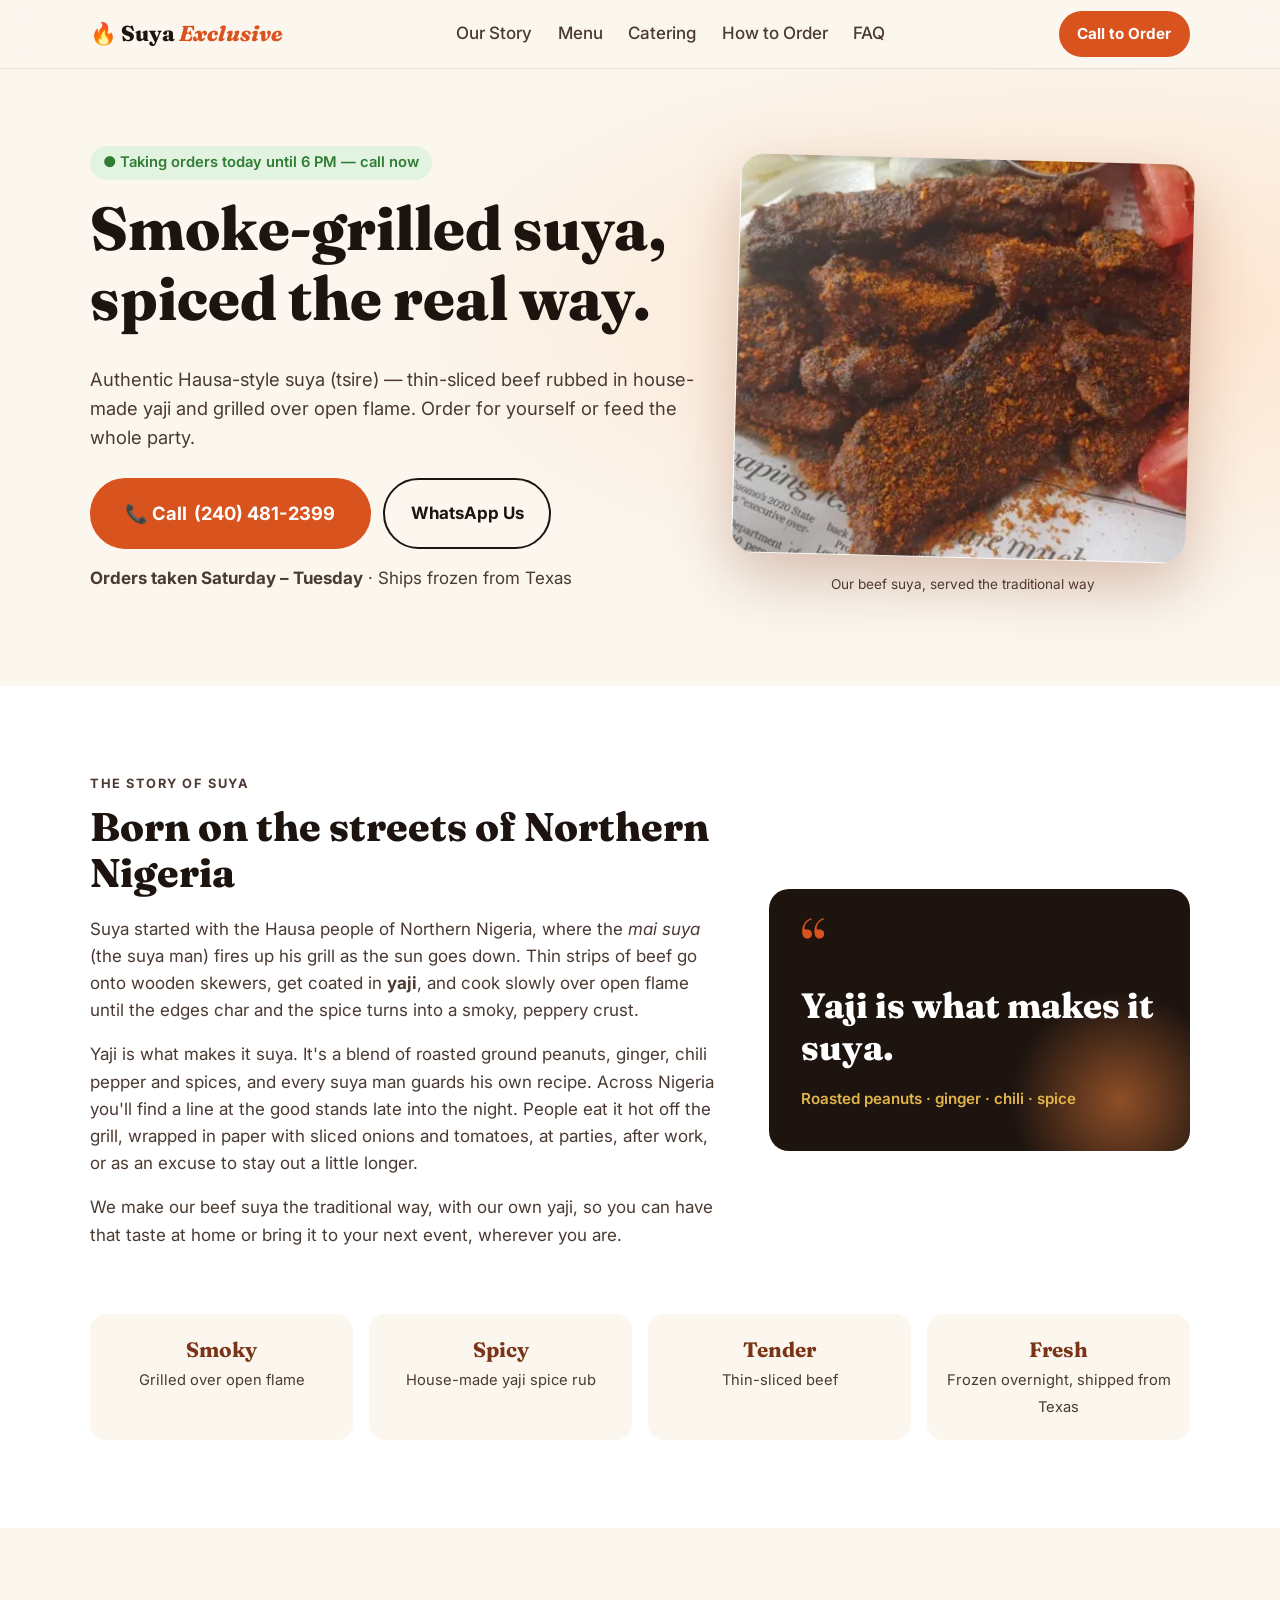
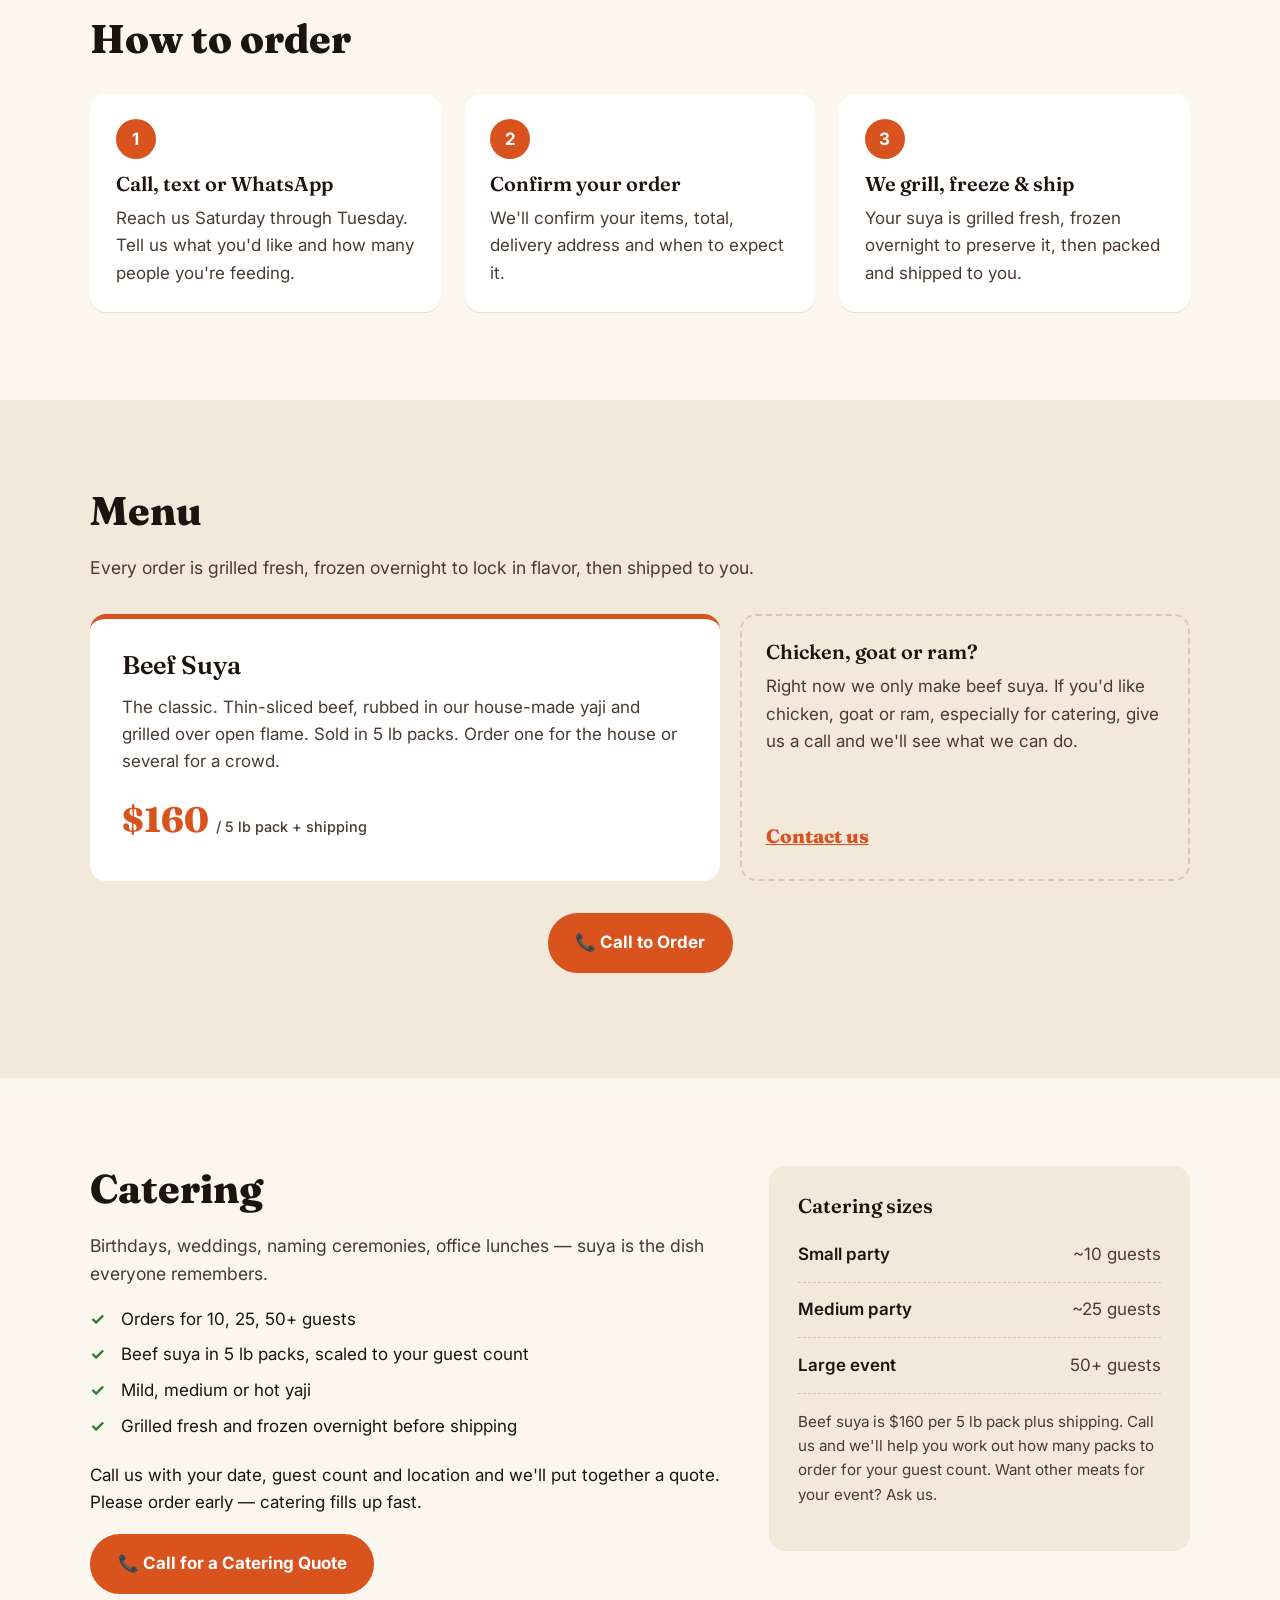
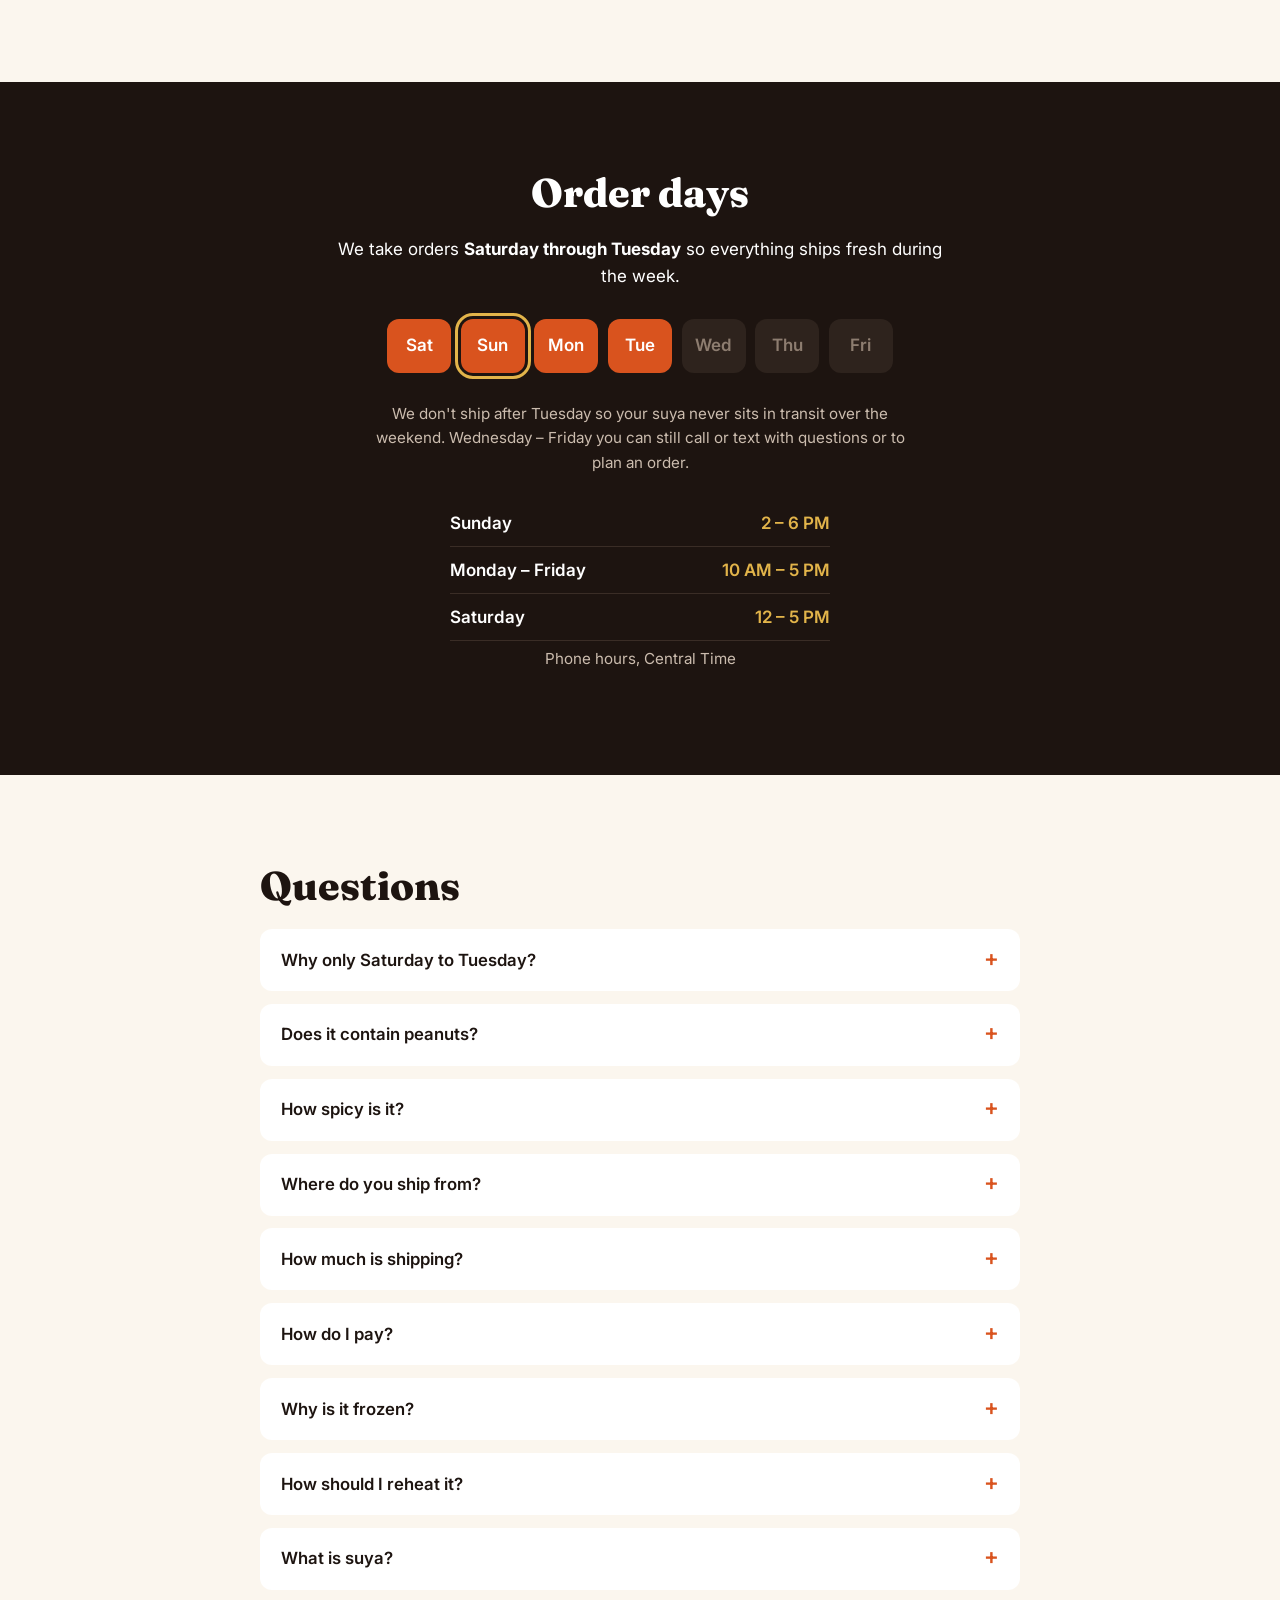
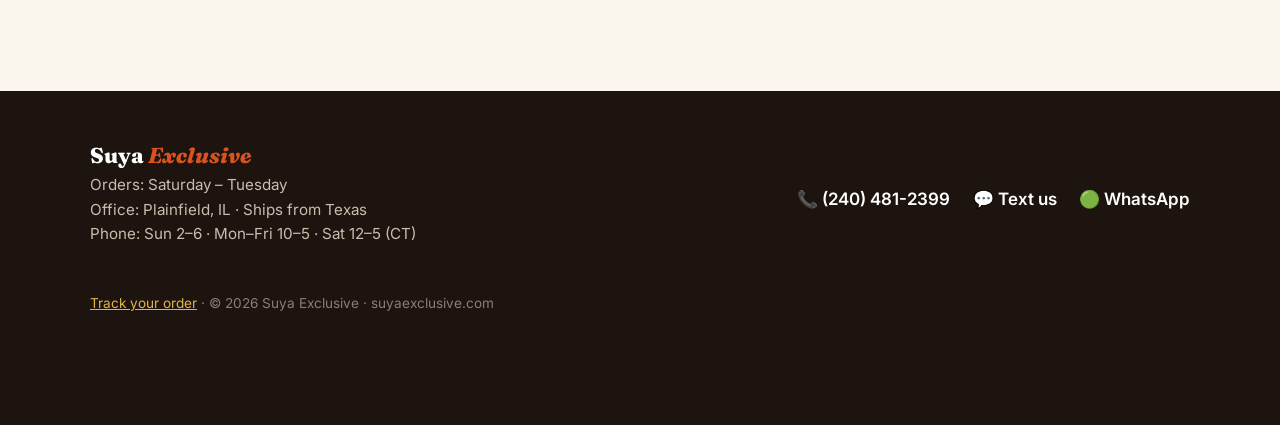
==== commit dc083507: "Revert "Polish pass: self-hosted fonts, SVG icons, nav order, story layout, mobile buttons, scroll f" ====
--- a/index.html
+++ b/index.html
@@ -186,8 +186,9 @@
   ]
 }
   </script>
-  <link rel="preload" href="/assets/fonts/fraunces.woff2" as="font" type="font/woff2" crossorigin>
-  <link rel="preload" href="/assets/fonts/inter.woff2" as="font" type="font/woff2" crossorigin>
+  <link rel="preconnect" href="https://fonts.googleapis.com">
+  <link rel="preconnect" href="https://fonts.gstatic.com" crossorigin>
+  <link href="https://fonts.googleapis.com/css2?family=Fraunces:opsz,wght@9..144,600;9..144,800&family=Inter:wght@400;500;600;700&display=swap" rel="stylesheet">
   <link rel="stylesheet" href="/assets/styles.css">
 </head>
 <body>
@@ -195,13 +196,13 @@
   <header class="topbar">
     <div class="wrap topbar-inner">
       <a href="#top" class="logo" aria-label="Suya Exclusive home">
-        <img class="logo-mark" src="/assets/favicon.svg" width="28" height="28" alt=""> Suya <em>Exclusive</em>
+        <span class="logo-mark" aria-hidden="true">🔥</span> Suya <em>Exclusive</em>
       </a>
       <nav class="nav" aria-label="Main">
         <a href="#story">Our Story</a>
-        <a href="#how">How to Order</a>
         <a href="#menu">Menu</a>
         <a href="#catering">Catering</a>
+        <a href="#how">How to Order</a>
         <a href="#faq">FAQ</a>
       </nav>
       <a class="btn btn-small js-call" href="tel:+12404812399">Call to Order</a>
@@ -215,11 +216,11 @@
       <div class="wrap hero-inner">
         <div class="hero-copy">
           <p class="status js-status" role="status">Checking order days…</p>
-          <h1>Smoke-grilled suya,<br> spiced the real way.</h1>
+          <h1>Smoke-grilled suya,<br>spiced the real way.</h1>
           <p class="lede">Authentic Hausa-style suya (tsire) — thin-sliced beef rubbed in house-made yaji and grilled over open flame. Order for yourself or feed the whole party.</p>
           <div class="hero-actions">
-            <a class="btn btn-big js-call" href="tel:+12404812399"><svg class="ic" viewBox="0 0 24 24" aria-hidden="true" ><path fill="none" stroke="currentColor" stroke-width="2" stroke-linecap="round" stroke-linejoin="round" d="M22 16.92v3a2 2 0 0 1-2.18 2 19.8 19.8 0 0 1-8.63-3.07 19.5 19.5 0 0 1-6-6A19.8 19.8 0 0 1 2.12 4.18 2 2 0 0 1 4.11 2h3a2 2 0 0 1 2 1.72c.13.96.36 1.9.7 2.81a2 2 0 0 1-.45 2.11L8.09 9.91a16 16 0 0 0 6 6l1.27-1.27a2 2 0 0 1 2.11-.45c.91.34 1.85.57 2.81.7A2 2 0 0 1 22 16.92z"/></svg> Call <span class="js-phone">(240) 481-2399</span></a>
-            <a class="btn btn-ghost" href="https://wa.me/12404812399?text=Hi%20Suya%20Exclusive%2C%20I%27d%20like%20to%20order%20beef%20suya." target="_blank" rel="noopener"><svg class="ic" viewBox="0 0 24 24" aria-hidden="true" ><path fill="currentColor" d="M17.47 14.38c-.3-.15-1.76-.87-2.03-.97-.27-.1-.47-.15-.67.15-.2.3-.77.97-.94 1.17-.17.2-.35.22-.64.07-.3-.15-1.26-.46-2.4-1.48-.89-.79-1.49-1.77-1.66-2.07-.17-.3-.02-.46.13-.6.13-.13.3-.35.45-.52.15-.17.2-.3.3-.5.1-.2.05-.37-.02-.52-.08-.15-.67-1.62-.92-2.22-.24-.58-.49-.5-.67-.51h-.57c-.2 0-.52.07-.79.37-.27.3-1.04 1.02-1.04 2.48 0 1.46 1.07 2.88 1.21 3.08.15.2 2.1 3.2 5.08 4.49.71.31 1.26.49 1.69.62.71.23 1.36.2 1.87.12.57-.09 1.76-.72 2.01-1.41.25-.7.25-1.29.17-1.41-.07-.13-.27-.2-.57-.35zM12.05 21.8h-.01a9.8 9.8 0 0 1-5-1.37l-.36-.21-3.72.98 1-3.63-.24-.37a9.8 9.8 0 0 1-1.5-5.22c0-5.42 4.42-9.84 9.85-9.84a9.8 9.8 0 0 1 9.84 9.85c0 5.43-4.42 9.85-9.86 9.85zm8.38-18.23A11.77 11.77 0 0 0 12.05.1C5.5.1.17 5.43.17 11.98c0 2.1.55 4.14 1.59 5.94L.07 24.1l6.33-1.66a11.9 11.9 0 0 0 5.65 1.44h.01c6.55 0 11.88-5.33 11.88-11.88 0-3.17-1.24-6.16-3.48-8.4z"/></svg> WhatsApp</a>
+            <a class="btn btn-big js-call" href="tel:+12404812399">📞 Call <span class="js-phone">(240) 481-2399</span></a>
+            <a class="btn btn-ghost" href="https://wa.me/12404812399?text=Hi%20Suya%20Exclusive%2C%20I%27d%20like%20to%20order%20beef%20suya." target="_blank" rel="noopener">WhatsApp Us</a>
           </div>
           <p class="days-note"><strong>Orders taken Saturday – Tuesday</strong> · Ships frozen from Texas</p>
         </div>
@@ -261,10 +262,10 @@
       </div>
       <div class="wrap">
         <ul class="facts">
-          <li><svg class="ic" viewBox="0 0 24 24" aria-hidden="true" ><path fill="none" stroke="currentColor" stroke-width="2" stroke-linecap="round" stroke-linejoin="round" d="M8.5 14.5A2.5 2.5 0 0 0 11 12c0-1.38-.5-2-1-3-1.07-2.14-.22-4.05 2-6 .5 2.5 2 4.9 4 6.5 2 1.6 3 3.5 3 5.5a7 7 0 1 1-14 0c0-1.15.43-2.29 1-3a2.5 2.5 0 0 0 2.5 2.5z"/></svg><strong>Smoky</strong><span>Grilled over open flame</span></li>
-          <li><svg class="ic" viewBox="0 0 24 24" aria-hidden="true" ><path fill="none" stroke="currentColor" stroke-width="2" stroke-linecap="round" stroke-linejoin="round" d="M18 7c0 7-6 14-14 14 0 0 1-3 4-6s4-8 6-8h4zM18 7c0-2 1-3 3-3M15 7c0-1.5.5-2.5 2-3"/></svg><strong>Spicy</strong><span>House-made yaji spice rub</span></li>
-          <li><svg class="ic" viewBox="0 0 24 24" aria-hidden="true" ><path fill="none" stroke="currentColor" stroke-width="2" stroke-linecap="round" stroke-linejoin="round" d="M3 21 15.5 8.5M14 4l6 6-5.5 3.5L10.5 9.5 14 4z"/></svg><strong>Tender</strong><span>Thin-sliced beef</span></li>
-          <li><svg class="ic" viewBox="0 0 24 24" aria-hidden="true" ><path fill="none" stroke="currentColor" stroke-width="2" stroke-linecap="round" d="M12 2v20M4.9 4.9l14.2 14.2M2 12h20M4.9 19.1 19.1 4.9M9 4l3 2 3-2M9 20l3-2 3 2M4 9l2 3-2 3M20 9l-2 3 2 3"/></svg><strong>Fresh</strong><span>Frozen overnight, shipped from Texas</span></li>
+          <li><strong>Smoky</strong><span>Grilled over open flame</span></li>
+          <li><strong>Spicy</strong><span>House-made yaji spice rub</span></li>
+          <li><strong>Tender</strong><span>Thin-sliced beef</span></li>
+          <li><strong>Fresh</strong><span>Frozen overnight, shipped from Texas</span></li>
         </ul>
       </div>
     </section>
@@ -307,10 +308,10 @@
           <article class="menu-card menu-card-soon">
             <h3>Chicken, goat or ram?</h3>
             <p>Right now we only make beef suya. If you'd like chicken, goat or ram, especially for catering, give us a call and we'll see what we can do.</p>
-            <p class="price"><a class="btn btn-ghost btn-small js-call" href="tel:+12404812399"><svg class="ic" viewBox="0 0 24 24" aria-hidden="true" ><path fill="none" stroke="currentColor" stroke-width="2" stroke-linecap="round" stroke-linejoin="round" d="M22 16.92v3a2 2 0 0 1-2.18 2 19.8 19.8 0 0 1-8.63-3.07 19.5 19.5 0 0 1-6-6A19.8 19.8 0 0 1 2.12 4.18 2 2 0 0 1 4.11 2h3a2 2 0 0 1 2 1.72c.13.96.36 1.9.7 2.81a2 2 0 0 1-.45 2.11L8.09 9.91a16 16 0 0 0 6 6l1.27-1.27a2 2 0 0 1 2.11-.45c.91.34 1.85.57 2.81.7A2 2 0 0 1 22 16.92z"/></svg> Ask us</a></p>
+            <p class="price"><a class="js-call" href="tel:+12404812399">Contact us</a></p>
           </article>
         </div>
-        <p class="center"><a class="btn js-call" href="tel:+12404812399"><svg class="ic" viewBox="0 0 24 24" aria-hidden="true" ><path fill="none" stroke="currentColor" stroke-width="2" stroke-linecap="round" stroke-linejoin="round" d="M22 16.92v3a2 2 0 0 1-2.18 2 19.8 19.8 0 0 1-8.63-3.07 19.5 19.5 0 0 1-6-6A19.8 19.8 0 0 1 2.12 4.18 2 2 0 0 1 4.11 2h3a2 2 0 0 1 2 1.72c.13.96.36 1.9.7 2.81a2 2 0 0 1-.45 2.11L8.09 9.91a16 16 0 0 0 6 6l1.27-1.27a2 2 0 0 1 2.11-.45c.91.34 1.85.57 2.81.7A2 2 0 0 1 22 16.92z"/></svg> Call to Order</a></p>
+        <p class="center"><a class="btn js-call" href="tel:+12404812399">📞 Call to Order</a></p>
       </div>
     </section>
 
@@ -327,7 +328,7 @@
             <li>Grilled fresh and frozen overnight before shipping</li>
           </ul>
           <p>Call us with your date, guest count and location and we'll put together a quote. Please order early — catering fills up fast.</p>
-          <a class="btn js-call" href="tel:+12404812399"><svg class="ic" viewBox="0 0 24 24" aria-hidden="true" ><path fill="none" stroke="currentColor" stroke-width="2" stroke-linecap="round" stroke-linejoin="round" d="M22 16.92v3a2 2 0 0 1-2.18 2 19.8 19.8 0 0 1-8.63-3.07 19.5 19.5 0 0 1-6-6A19.8 19.8 0 0 1 2.12 4.18 2 2 0 0 1 4.11 2h3a2 2 0 0 1 2 1.72c.13.96.36 1.9.7 2.81a2 2 0 0 1-.45 2.11L8.09 9.91a16 16 0 0 0 6 6l1.27-1.27a2 2 0 0 1 2.11-.45c.91.34 1.85.57 2.81.7A2 2 0 0 1 22 16.92z"/></svg> Call for a Catering Quote</a>
+          <a class="btn js-call" href="tel:+12404812399">📞 Call for a Catering Quote</a>
         </div>
         <div class="catering-box">
           <h3>Catering sizes</h3>
@@ -417,16 +418,16 @@
         <p class="muted-light">Orders: Saturday – Tuesday<br>Office: Plainfield, IL · Ships from Texas<br>Phone: Sun 2–6 · Mon–Fri 10–5 · Sat 12–5 (CT)</p>
       </div>
       <div class="footer-contact">
-        <a class="js-call" href="tel:+12404812399"><svg class="ic" viewBox="0 0 24 24" aria-hidden="true" ><path fill="none" stroke="currentColor" stroke-width="2" stroke-linecap="round" stroke-linejoin="round" d="M22 16.92v3a2 2 0 0 1-2.18 2 19.8 19.8 0 0 1-8.63-3.07 19.5 19.5 0 0 1-6-6A19.8 19.8 0 0 1 2.12 4.18 2 2 0 0 1 4.11 2h3a2 2 0 0 1 2 1.72c.13.96.36 1.9.7 2.81a2 2 0 0 1-.45 2.11L8.09 9.91a16 16 0 0 0 6 6l1.27-1.27a2 2 0 0 1 2.11-.45c.91.34 1.85.57 2.81.7A2 2 0 0 1 22 16.92z"/></svg> <span class="js-phone">(240) 481-2399</span></a>
-        <a class="js-text" href="sms:+12404812399"><svg class="ic" viewBox="0 0 24 24" aria-hidden="true" ><path fill="none" stroke="currentColor" stroke-width="2" stroke-linecap="round" stroke-linejoin="round" d="M21 11.5a8.4 8.4 0 0 1-.9 3.8 8.5 8.5 0 0 1-7.6 4.7 8.4 8.4 0 0 1-3.8-.9L3 21l1.9-5.7a8.4 8.4 0 0 1-.9-3.8 8.5 8.5 0 0 1 4.7-7.6 8.4 8.4 0 0 1 3.8-.9h.5a8.5 8.5 0 0 1 8 8v.5z"/></svg> Text us</a>
-        <a href="https://wa.me/12404812399?text=Hi%20Suya%20Exclusive%2C%20I%27d%20like%20to%20order%20beef%20suya." target="_blank" rel="noopener"><svg class="ic" viewBox="0 0 24 24" aria-hidden="true" ><path fill="currentColor" d="M17.47 14.38c-.3-.15-1.76-.87-2.03-.97-.27-.1-.47-.15-.67.15-.2.3-.77.97-.94 1.17-.17.2-.35.22-.64.07-.3-.15-1.26-.46-2.4-1.48-.89-.79-1.49-1.77-1.66-2.07-.17-.3-.02-.46.13-.6.13-.13.3-.35.45-.52.15-.17.2-.3.3-.5.1-.2.05-.37-.02-.52-.08-.15-.67-1.62-.92-2.22-.24-.58-.49-.5-.67-.51h-.57c-.2 0-.52.07-.79.37-.27.3-1.04 1.02-1.04 2.48 0 1.46 1.07 2.88 1.21 3.08.15.2 2.1 3.2 5.08 4.49.71.31 1.26.49 1.69.62.71.23 1.36.2 1.87.12.57-.09 1.76-.72 2.01-1.41.25-.7.25-1.29.17-1.41-.07-.13-.27-.2-.57-.35zM12.05 21.8h-.01a9.8 9.8 0 0 1-5-1.37l-.36-.21-3.72.98 1-3.63-.24-.37a9.8 9.8 0 0 1-1.5-5.22c0-5.42 4.42-9.84 9.85-9.84a9.8 9.8 0 0 1 9.84 9.85c0 5.43-4.42 9.85-9.86 9.85zm8.38-18.23A11.77 11.77 0 0 0 12.05.1C5.5.1.17 5.43.17 11.98c0 2.1.55 4.14 1.59 5.94L.07 24.1l6.33-1.66a11.9 11.9 0 0 0 5.65 1.44h.01c6.55 0 11.88-5.33 11.88-11.88 0-3.17-1.24-6.16-3.48-8.4z"/></svg> WhatsApp</a>
+        <a class="js-call" href="tel:+12404812399">📞 <span class="js-phone">(240) 481-2399</span></a>
+        <a class="js-text" href="sms:+12404812399">💬 Text us</a>
+        <a href="https://wa.me/12404812399?text=Hi%20Suya%20Exclusive%2C%20I%27d%20like%20to%20order%20beef%20suya." target="_blank" rel="noopener">🟢 WhatsApp</a>
       </div>
     </div>
     <p class="wrap copyright"><a href="/track" style="color:#e2b44a">Track your order</a> · © <span class="js-year">2026</span> Suya Exclusive · suyaexclusive.com</p>
   </footer>
 
   <!-- Sticky call bar for phones -->
-  <a class="callbar js-call" href="tel:+12404812399"><svg class="ic" viewBox="0 0 24 24" aria-hidden="true" ><path fill="none" stroke="currentColor" stroke-width="2" stroke-linecap="round" stroke-linejoin="round" d="M22 16.92v3a2 2 0 0 1-2.18 2 19.8 19.8 0 0 1-8.63-3.07 19.5 19.5 0 0 1-6-6A19.8 19.8 0 0 1 2.12 4.18 2 2 0 0 1 4.11 2h3a2 2 0 0 1 2 1.72c.13.96.36 1.9.7 2.81a2 2 0 0 1-.45 2.11L8.09 9.91a16 16 0 0 0 6 6l1.27-1.27a2 2 0 0 1 2.11-.45c.91.34 1.85.57 2.81.7A2 2 0 0 1 22 16.92z"/></svg> Call to Order</a>
+  <a class="callbar js-call" href="tel:+12404812399">📞 Call to Order</a>
 
   <script src="/assets/main.js" defer></script>
 </body>
--- a/assets/styles.css
+++ b/assets/styles.css
@@ -1,7 +1,3 @@
-@font-face { font-family: "Fraunces"; src: url("/assets/fonts/fraunces.woff2") format("woff2"); font-weight: 100 900; font-style: normal; font-display: swap; }
-@font-face { font-family: "Fraunces"; src: url("/assets/fonts/fraunces-italic.woff2") format("woff2"); font-weight: 100 900; font-style: italic; font-display: swap; }
-@font-face { font-family: "Inter"; src: url("/assets/fonts/inter.woff2") format("woff2"); font-weight: 100 900; font-style: normal; font-display: swap; }
-
 :root {
   --ink: #1d1410;
   --ink-2: #4a3a32;
@@ -22,11 +18,7 @@
 body { margin: 0; font-family: var(--body); color: var(--ink); background: var(--cream); line-height: 1.6; font-size: 17px; }
 img, svg { max-width: 100%; display: block; }
 a { color: inherit; }
-h1, h2, h3 { font-family: var(--display); line-height: 1.12; margin: 0 0 .5em; font-optical-sizing: auto; }
-h1, h2 { letter-spacing: -.015em; }
-h3 { letter-spacing: 0; }
-.ic { width: 1.15em; height: 1.15em; flex: none; }
-body { -webkit-font-smoothing: antialiased; text-rendering: optimizeLegibility; }
+h1, h2, h3 { font-family: var(--display); line-height: 1.15; margin: 0 0 .5em; }
 h1 { font-size: clamp(2.3rem, 6vw, 3.8rem); font-weight: 800; }
 h2 { font-size: clamp(1.8rem, 4vw, 2.5rem); font-weight: 800; }
 h3 { font-size: 1.25rem; font-weight: 600; }
@@ -55,7 +47,6 @@
 /* Top bar */
 .topbar { position: sticky; top: 0; z-index: 20; background: rgba(251,246,238,.94); backdrop-filter: blur(8px); border-bottom: 1px solid #eadfcf; }
 .topbar-inner { display: flex; align-items: center; justify-content: space-between; gap: 1rem; min-height: 68px; }
-.logo-mark { width: 28px; height: 28px; border-radius: 7px; display: inline-block; vertical-align: -6px; margin-right: .35rem; }
 .logo { font-family: var(--display); font-weight: 800; font-size: 1.35rem; text-decoration: none; margin: 0; }
 .logo em { color: var(--ember); font-style: italic; }
 .nav { display: flex; gap: 1.6rem; }
@@ -125,29 +116,26 @@
 
 /* Story */
 .story { background: #fff; }
-.story-inner { display: grid; grid-template-columns: 1.2fr .8fr; gap: 3.5rem; align-items: start; }
-.story-photo { position: sticky; top: 110px; margin-top: 2.6rem; }
+.story-inner { display: grid; grid-template-columns: 1.2fr .8fr; gap: 3rem; align-items: center; }
 .story-copy p { color: var(--ink-2); }
 .eyebrow { text-transform: uppercase; letter-spacing: .12em; font-size: .8rem; font-weight: 700; color: var(--ember); margin-bottom: .6rem; }
 .story-photo { margin: 0; }
 .story-photo img, .photo-placeholder { width: 100%; aspect-ratio: 4/5; object-fit: cover; border-radius: 20px; }
 .photo-placeholder { display: grid; place-items: center; font-size: 4rem; background: radial-gradient(circle at 50% 60%, #ff8a3d 0%, #b23f12 45%, #1d1410 100%); }
 .facts { list-style: none; padding: 0; margin: 3rem 0 0; display: grid; grid-template-columns: repeat(4, 1fr); gap: 1rem; }
-.facts li { background: var(--cream); border-radius: var(--radius); padding: 1.4rem 1.2rem; text-align: center; transition: transform .2s, box-shadow .2s; }
-.facts li:hover { transform: translateY(-3px); box-shadow: 0 10px 24px rgba(122,52,24,.1); }
-.facts .ic { width: 30px; height: 30px; color: var(--ember); margin: 0 auto .5rem; display: block; }
+.facts li { background: var(--cream); border-radius: var(--radius); padding: 1.2rem; text-align: center; }
 .facts strong { display: block; font-family: var(--display); font-size: 1.3rem; color: var(--pepper); }
 .facts span { font-size: .92rem; color: var(--ink-2); }
 
 /* Steps */
 .steps { list-style: none; padding: 0; margin: 2rem 0 0; display: grid; grid-template-columns: repeat(3, 1fr); gap: 1.5rem; }
-.steps li { background: #fff; border-radius: var(--radius); padding: 1.6rem; box-shadow: 0 1px 0 #eadfcf, 0 8px 24px rgba(122,52,24,.05); }
+.steps li { background: #fff; border-radius: var(--radius); padding: 1.6rem; box-shadow: 0 1px 0 #eadfcf; }
 .steps p { color: var(--ink-2); margin: 0; }
 .step-num { display: inline-grid; place-items: center; width: 40px; height: 40px; border-radius: 50%; background: var(--ember); color: #fff; font-weight: 700; margin-bottom: .8rem; }
 
 /* Menu */
 .menu-grid { display: grid; grid-template-columns: repeat(3, 1fr); gap: 1.2rem; margin-top: 2rem; }
-.menu-card { background: #fff; border-radius: var(--radius); padding: 1.5rem; display: flex; flex-direction: column; border-top: 5px solid var(--pepper); box-shadow: 0 10px 30px rgba(122,52,24,.06); }
+.menu-card { background: #fff; border-radius: var(--radius); padding: 1.5rem; display: flex; flex-direction: column; border-top: 5px solid var(--pepper); }
 .menu-card p { color: var(--ink-2); }
 .menu-card .price { margin: auto 0 0; font-family: var(--display); font-size: 1.6rem; font-weight: 800; color: var(--ember); }
 .price span { font-family: var(--body); font-size: .9rem; font-weight: 500; color: var(--ink-2); }
@@ -157,7 +145,7 @@
 .menu-card-feature h3 { font-size: 1.6rem; }
 .menu-card-feature .price { font-size: 2.2rem; }
 .menu-card-soon { background: transparent; border: 2px dashed #d8c7b1; border-top: 2px dashed #d8c7b1; }
-.menu-card-soon .price .btn { font-family: var(--body); font-size: .95rem; color: var(--ink); }
+.menu-card-soon .price a { font-size: 1.2rem; color: var(--ember); }
 
 /* Catering */
 .catering { display: grid; grid-template-columns: 1.2fr .8fr; gap: 3rem; align-items: start; }
@@ -192,10 +180,10 @@
 details p { margin: .8rem 0 0; color: var(--ink-2); }
 
 /* Footer */
-.footer { background: var(--ink); color: #fff; padding: 3rem 0 2rem; }
+.footer { background: var(--ink); color: #fff; padding: 3rem 0 6rem; }
 .footer-inner { display: flex; justify-content: space-between; flex-wrap: wrap; gap: 1.5rem; align-items: center; }
 .footer-contact { display: flex; gap: 1.4rem; flex-wrap: wrap; }
-.footer-contact a { text-decoration: none; font-weight: 600; display: inline-flex; align-items: center; gap: .45em; }
+.footer-contact a { text-decoration: none; font-weight: 600; }
 .footer-contact a:hover { color: var(--gold); }
 .copyright { color: #8d7d70; font-size: .85rem; margin-top: 2rem; }
 
@@ -214,21 +202,14 @@
   .steam i { width: 50px; height: 110px; }
   .steps, .menu-grid { grid-template-columns: 1fr; }
   .callbar {
-    display: flex; align-items: center; justify-content: center; gap: .5em; position: fixed; left: 12px; right: 12px; bottom: 12px; z-index: 30;
+    display: block; position: fixed; left: 12px; right: 12px; bottom: 12px; z-index: 30;
     background: var(--ember); color: #fff; text-align: center; text-decoration: none;
     font-weight: 700; font-size: 1.1rem; padding: 1em; border-radius: 999px;
     box-shadow: 0 8px 24px rgba(0,0,0,.25);
   }
   .topbar .btn-small { display: none; }
-  .hero h1 br { display: none; }
-  .hero-actions { flex-direction: column; }
-  .hero-actions .btn { width: 100%; }
-  .story-photo { position: static; margin-top: 0; }
-  .footer { padding-bottom: 6rem; }
 }
 @media (min-width: 561px) and (max-width: 860px) {
   .menu-grid { grid-template-columns: 1fr 1fr; }
 }
-.js-reveal .reveal { opacity: 0; transform: translateY(22px); transition: opacity .7s ease, transform .7s ease; }
-.js-reveal .reveal.in { opacity: 1; transform: none; }
-@media (prefers-reduced-motion: reduce) { .js-reveal .reveal { opacity: 1 !important; transform: none !important; } .photo-frame, .photo-frame img, .sheen, .ember, .steam i { animation: none !important; } .embers, .steam { display: none; } html { scroll-behavior: auto; } .btn { transition: none; } }
+@media (prefers-reduced-motion: reduce) { .photo-frame, .photo-frame img, .sheen, .ember, .steam i { animation: none !important; } .embers, .steam { display: none; } html { scroll-behavior: auto; } .btn { transition: none; } }
